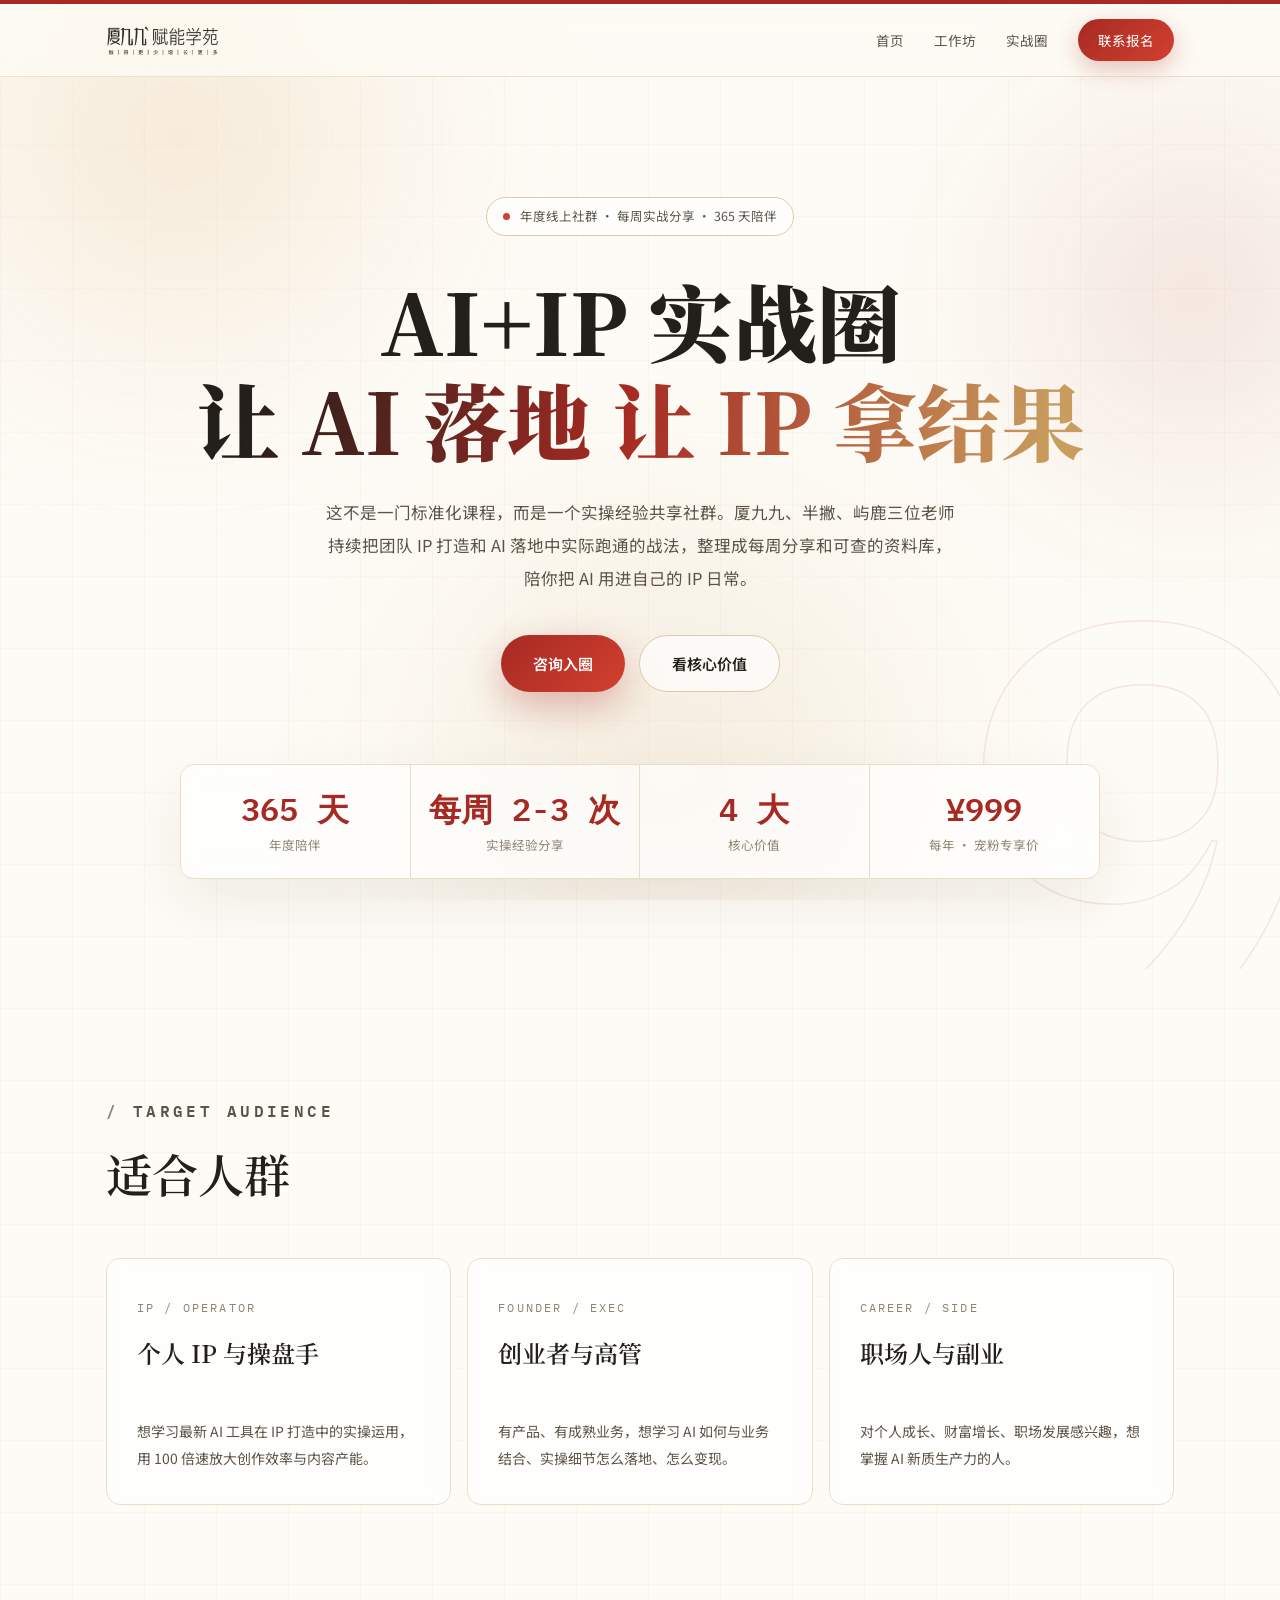
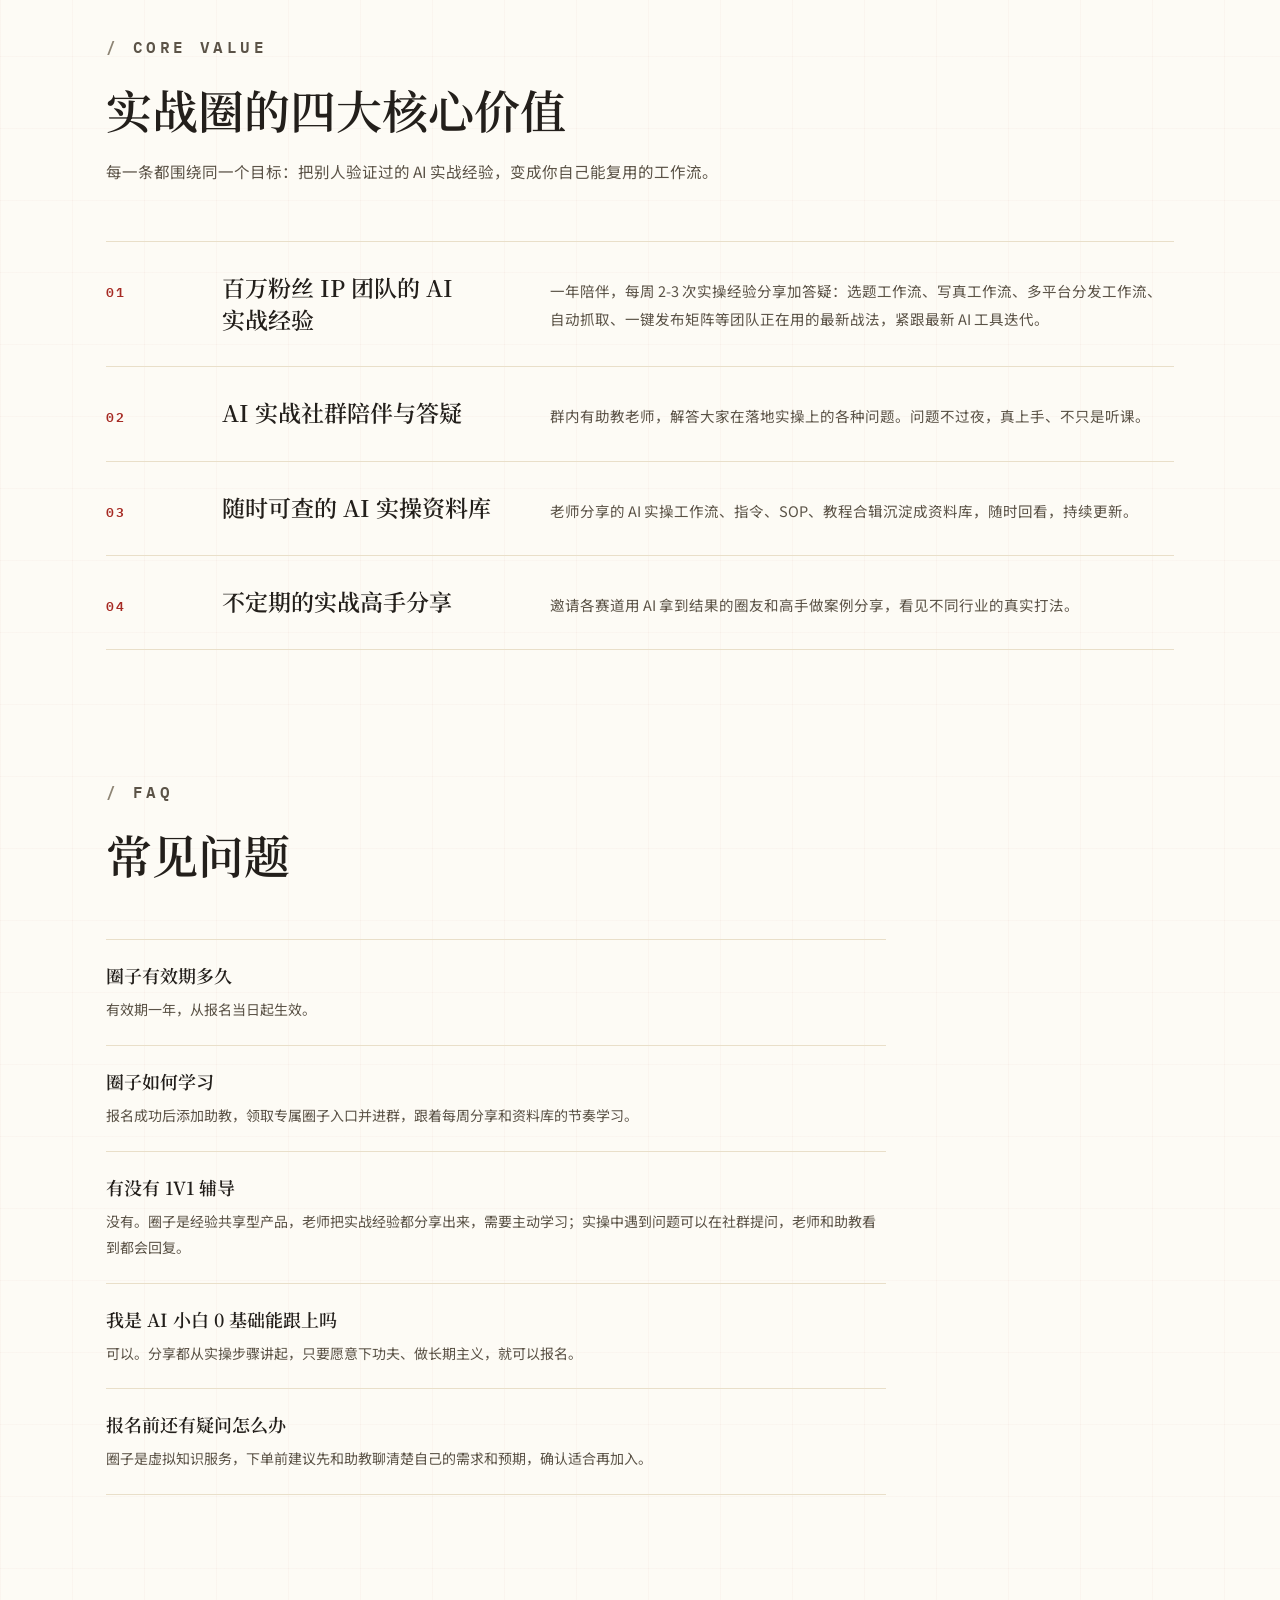
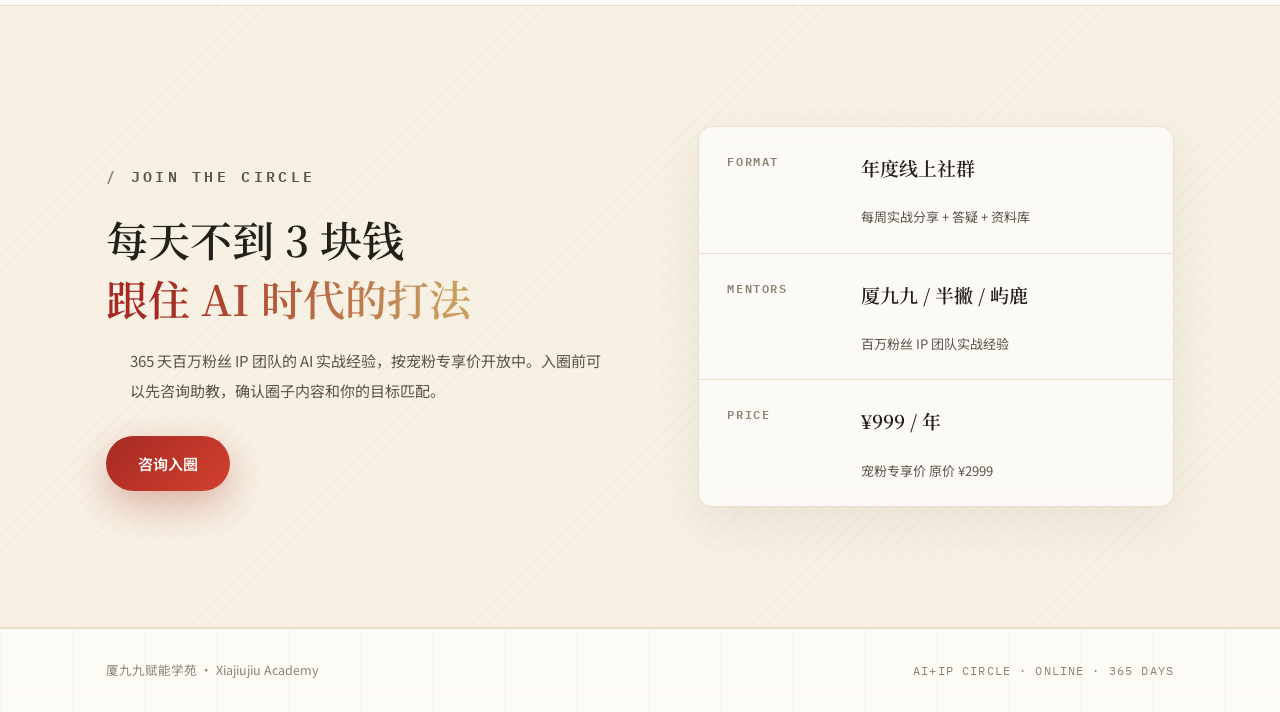
==== circle.html @ 5b451f7e "Initial GitHub Pages site" ====
<!DOCTYPE html>
<html lang="zh-CN">
<head>
  <meta charset="UTF-8" />
  <meta name="viewport" content="width=device-width, initial-scale=1.0" />
  <title>AI+IP 实战圈 · 厦九九赋能学苑</title>
  <link rel="preconnect" href="https://fonts.googleapis.com" />
  <link rel="preconnect" href="https://fonts.gstatic.com" crossorigin />
  <link href="https://fonts.googleapis.com/css2?family=IBM+Plex+Mono:wght@400;500;600&family=Noto+Sans+SC:wght@300;400;500;600;700&family=Noto+Serif+SC:wght@500;600;700;900&display=swap" rel="stylesheet" />
  <link rel="stylesheet" href="assets/light.css" />
</head>
<body>
  <div class="aurora" aria-hidden="true"><i></i><i></i><i></i></div>

  <nav class="nav">
    <div class="nav-inner">
      <a class="brand" href="index.html"><img src="assets/logo.png" alt="厦九九赋能学苑" /></a>
      <div class="nav-links">
        <a href="index.html">首页</a>
        <a href="workshop.html">工作坊</a>
        <a href="circle.html">实战圈</a>
        <a class="cta" href="index.html#contact">联系报名</a>
      </div>
    </div>
  </nav>

  <main>
    <header class="hero">
      <span class="hero-glyph" id="glyph" aria-hidden="true">9</span>
      <div class="wrap">
        <div class="hero-badge reveal"><i></i>年度线上社群 · 每周实战分享 · 365 天陪伴</div>
        <h1 class="reveal">AI+IP 实战圈<br /><span class="grad">让 AI 落地 让 IP 拿结果</span></h1>
        <p class="lede reveal">
          这不是一门标准化课程，而是一个实操经验共享社群。厦九九、半撇、屿鹿三位老师持续把团队 IP 打造和 AI 落地中实际跑通的战法，整理成每周分享和可查的资料库，陪你把 AI 用进自己的 IP 日常。
        </p>
        <div class="hero-actions reveal">
          <a class="button primary" href="index.html#contact">咨询入圈</a>
          <a class="button ghost" href="#value">看核心价值</a>
        </div>
        <div class="hero-stats reveal" aria-label="实战圈关键信息">
          <div class="hero-stat">
            <strong data-count="365" data-suffix=" 天">0 天</strong>
            <p>年度陪伴</p>
          </div>
          <div class="hero-stat">
            <strong data-plain="1">每周 2-3 次</strong>
            <p>实操经验分享</p>
          </div>
          <div class="hero-stat">
            <strong data-count="4" data-suffix=" 大">0 大</strong>
            <p>核心价值</p>
          </div>
          <div class="hero-stat">
            <strong data-count="999" data-prefix="¥">¥0</strong>
            <p>每年 · 宠粉专享价</p>
          </div>
        </div>
      </div>
    </header>

    <section class="section">
      <div class="wrap">
        <div class="section-head reveal">
          <p class="mono-label">Target Audience</p>
          <h2>适合人群</h2>
        </div>
        <div class="audience-grid">
          <article class="panel-card reveal">
            <span class="num">IP / OPERATOR</span>
            <h3>个人 IP 与操盘手</h3>
            <p>想学习最新 AI 工具在 IP 打造中的实操运用，用 100 倍速放大创作效率与内容产能。</p>
          </article>
          <article class="panel-card reveal" style="transition-delay: 0.08s;">
            <span class="num">FOUNDER / EXEC</span>
            <h3>创业者与高管</h3>
            <p>有产品、有成熟业务，想学习 AI 如何与业务结合、实操细节怎么落地、怎么变现。</p>
          </article>
          <article class="panel-card reveal" style="transition-delay: 0.16s;">
            <span class="num">CAREER / SIDE</span>
            <h3>职场人与副业</h3>
            <p>对个人成长、财富增长、职场发展感兴趣，想掌握 AI 新质生产力的人。</p>
          </article>
        </div>
      </div>
    </section>

    <section id="value" class="section" style="padding-top: 0;">
      <div class="wrap">
        <div class="section-head reveal">
          <p class="mono-label">Core Value</p>
          <h2>实战圈的四大核心价值</h2>
          <p>每一条都围绕同一个目标：把别人验证过的 AI 实战经验，变成你自己能复用的工作流。</p>
        </div>
        <div class="service-rows reveal">
          <div class="service-row">
            <span class="num">01</span>
            <h3>百万粉丝 IP 团队的 AI 实战经验</h3>
            <p>一年陪伴，每周 2-3 次实操经验分享加答疑：选题工作流、写真工作流、多平台分发工作流、自动抓取、一键发布矩阵等团队正在用的最新战法，紧跟最新 AI 工具迭代。</p>
          </div>
          <div class="service-row">
            <span class="num">02</span>
            <h3>AI 实战社群陪伴与答疑</h3>
            <p>群内有助教老师，解答大家在落地实操上的各种问题。问题不过夜，真上手、不只是听课。</p>
          </div>
          <div class="service-row">
            <span class="num">03</span>
            <h3>随时可查的 AI 实操资料库</h3>
            <p>老师分享的 AI 实操工作流、指令、SOP、教程合辑沉淀成资料库，随时回看，持续更新。</p>
          </div>
          <div class="service-row">
            <span class="num">04</span>
            <h3>不定期的实战高手分享</h3>
            <p>邀请各赛道用 AI 拿到结果的圈友和高手做案例分享，看见不同行业的真实打法。</p>
          </div>
        </div>
      </div>
    </section>

    <section class="section" style="padding-top: 0;">
      <div class="wrap">
        <div class="section-head reveal">
          <p class="mono-label">FAQ</p>
          <h2>常见问题</h2>
        </div>
        <div class="faq-list reveal">
          <div class="faq-row">
            <h3>圈子有效期多久</h3>
            <p>有效期一年，从报名当日起生效。</p>
          </div>
          <div class="faq-row">
            <h3>圈子如何学习</h3>
            <p>报名成功后添加助教，领取专属圈子入口并进群，跟着每周分享和资料库的节奏学习。</p>
          </div>
          <div class="faq-row">
            <h3>有没有 1V1 辅导</h3>
            <p>没有。圈子是经验共享型产品，老师把实战经验都分享出来，需要主动学习；实操中遇到问题可以在社群提问，老师和助教看到都会回复。</p>
          </div>
          <div class="faq-row">
            <h3>我是 AI 小白 0 基础能跟上吗</h3>
            <p>可以。分享都从实操步骤讲起，只要愿意下功夫、做长期主义，就可以报名。</p>
          </div>
          <div class="faq-row">
            <h3>报名前还有疑问怎么办</h3>
            <p>圈子是虚拟知识服务，下单前建议先和助教聊清楚自己的需求和预期，确认适合再加入。</p>
          </div>
        </div>
      </div>
    </section>

    <section class="mission">
      <div class="wrap closing-grid reveal">
        <div>
          <p class="mono-label">Join The Circle</p>
          <h2 style="margin-top: 18px; font-size: 42px; line-height: 1.4;">每天不到 3 块钱<br /><span class="grad">跟住 AI 时代的打法</span></h2>
          <p style="margin-top: 18px; max-width: 480px; color: var(--ink-soft); font-size: 15px; line-height: 2;">365 天百万粉丝 IP 团队的 AI 实战经验，按宠粉专享价开放中。入圈前可以先咨询助教，确认圈子内容和你的目标匹配。</p>
          <div class="hero-actions" style="justify-content: flex-start; margin-top: 30px;">
            <a class="button primary" href="index.html#contact">咨询入圈</a>
          </div>
        </div>
        <aside class="contact-panel">
          <div class="contact-row">
            <span class="label">Format</span>
            <div>
              <h3>年度线上社群</h3>
              <p>每周实战分享 + 答疑 + 资料库</p>
            </div>
          </div>
          <div class="contact-row">
            <span class="label">Mentors</span>
            <div>
              <h3>厦九九 / 半撇 / 屿鹿</h3>
              <p>百万粉丝 IP 团队实战经验</p>
            </div>
          </div>
          <div class="contact-row">
            <span class="label">Price</span>
            <div>
              <h3>¥999 / 年</h3>
              <p>宠粉专享价 原价 ¥2999</p>
            </div>
          </div>
        </aside>
      </div>
    </section>

    <footer class="footer">
      <div class="wrap footer-inner">
        <span>厦九九赋能学苑 · Xiajiujiu Academy</span>
        <span class="mono-tag">AI+IP CIRCLE · ONLINE · 365 DAYS</span>
      </div>
    </footer>
  </main>

  <script>
    const io = new IntersectionObserver((entries) => {
      entries.forEach((e) => {
        if (e.isIntersecting) {
          e.target.classList.add("in");
          io.unobserve(e.target);
        }
      });
    }, { threshold: 0.12 });
    document.querySelectorAll(".reveal").forEach((el) => io.observe(el));

    function animateCount(el) {
      if (el.dataset.plain) return;
      const target = parseInt(el.dataset.count, 10);
      const prefix = el.dataset.prefix || "";
      const suffix = el.dataset.suffix || "";
      const dur = 1400;
      const start = performance.now();
      function tick(now) {
        const t = Math.min((now - start) / dur, 1);
        const eased = 1 - Math.pow(1 - t, 3);
        el.textContent = prefix + Math.round(target * eased) + suffix;
        if (t < 1) requestAnimationFrame(tick);
      }
      requestAnimationFrame(tick);
    }
    const statIo = new IntersectionObserver((entries) => {
      entries.forEach((e) => {
        if (e.isIntersecting) {
          e.target.querySelectorAll("[data-count]").forEach(animateCount);
          statIo.unobserve(e.target);
        }
      });
    }, { threshold: 0.4 });
    document.querySelectorAll(".hero-stats").forEach((el) => statIo.observe(el));

    // 鼠标视差：背景光斑、描边数字、首屏人物随鼠标轻微移动
    const glyph = document.getElementById("glyph");
    const aurora = document.querySelector(".aurora");
    const figures = document.querySelectorAll(".lineup-figure");
    if (!matchMedia("(prefers-reduced-motion: reduce)").matches) {
      let tx = 0, ty = 0, cx = 0, cy = 0;
      addEventListener("mousemove", (e) => {
        tx = (e.clientX / innerWidth) * 2 - 1;
        ty = (e.clientY / innerHeight) * 2 - 1;
      }, { passive: true });
      const depths = [10, 16, 22, 14];
      (function loop() {
        cx += (tx - cx) * 0.05;
        cy += (ty - cy) * 0.05;
        if (aurora) aurora.style.transform = "translate(" + cx * 38 + "px," + cy * 26 + "px)";
        if (glyph) glyph.style.transform = "translate(" + cx * -28 + "px," + (scrollY * -0.12 + cy * -16) + "px)";
        figures.forEach((f, i) => {
          const d = depths[i % depths.length];
          f.style.transform = "translate(" + cx * d + "px," + cy * d * 0.45 + "px)";
        });
        requestAnimationFrame(loop);
      })();
    }
  </script>
</body>
</html>
---- assets/light.css ----
:root {
  --bg: #fdfbf5;
  --bg-soft: #f7f1e4;
  --white: #ffffff;
  --glass: rgba(255, 255, 255, 0.66);
  --line: #e9dfc9;
  --line-strong: #d9cbab;
  --ink: #231f1b;
  --ink-soft: #5b5347;
  --ink-faint: #8d8474;
  --red: #a62a23;
  --red-bright: #d2402f;
  --gold: #c89d5e;
  --gold-pale: #efd3b1;
  --serif: "Noto Serif SC", "Songti SC", serif;
  --sans: "Noto Sans SC", -apple-system, "PingFang SC", sans-serif;
  --mono: "IBM Plex Mono", ui-monospace, monospace;
  --container: 1180px;
  --gutter: 56px;
  --radius: 14px;
}

* {
  box-sizing: border-box;
  margin: 0;
  padding: 0;
}

html {
  scroll-behavior: smooth;
}

body {
  position: relative;
  background:
    linear-gradient(90deg, rgba(166, 42, 35, 0.028) 1px, transparent 1px),
    linear-gradient(180deg, rgba(166, 42, 35, 0.022) 1px, transparent 1px),
    var(--bg);
  background-size: 72px 72px, 72px 72px, auto;
  color: var(--ink);
  font-family: var(--sans);
  line-height: 1.8;
  -webkit-font-smoothing: antialiased;
  overflow-x: hidden;
}

a {
  color: inherit;
  text-decoration: none;
}

h1, h2, h3 {
  font-family: var(--serif);
  font-weight: 600;
  word-break: keep-all;
  overflow-wrap: normal;
}

.wrap {
  max-width: var(--container);
  margin: 0 auto;
  padding-left: var(--gutter);
  padding-right: var(--gutter);
}

.mono-label {
  color: var(--red);
  font-family: var(--mono);
  font-size: 12px;
  font-weight: 600;
  letter-spacing: 0.22em;
  text-transform: uppercase;
}

.mono-label::before {
  content: "/ ";
  color: var(--ink-faint);
}

/* ---------- 流动光斑背景 ---------- */

.aurora {
  position: fixed;
  inset: 0;
  z-index: -1;
  overflow: hidden;
  pointer-events: none;
}

.aurora i {
  position: absolute;
  border-radius: 50%;
  filter: blur(90px);
  opacity: 0.68;
}

.aurora i:nth-child(1) {
  top: -16%;
  left: -8%;
  width: 560px;
  height: 560px;
  background: radial-gradient(closest-side, rgba(239, 211, 177, 0.85), transparent);
  animation: drift1 16s ease-in-out infinite alternate;
}

.aurora i:nth-child(2) {
  top: 6%;
  right: -12%;
  width: 480px;
  height: 480px;
  background: radial-gradient(closest-side, rgba(166, 42, 35, 0.22), transparent);
  animation: drift2 20s ease-in-out infinite alternate;
}

.aurora i:nth-child(3) {
  bottom: -20%;
  left: 28%;
  width: 620px;
  height: 620px;
  background: radial-gradient(closest-side, rgba(200, 157, 94, 0.3), transparent);
  animation: drift3 24s ease-in-out infinite alternate;
}

@keyframes drift1 { to { transform: translate(150px, 110px) scale(1.2); } }
@keyframes drift2 { to { transform: translate(-130px, 150px) scale(1.12); } }
@keyframes drift3 { to { transform: translate(120px, -140px) scale(0.86); } }

/* ---------- 导航 ---------- */

.nav {
  position: sticky;
  top: 0;
  z-index: 50;
  border-top: 4px solid var(--red);
  border-bottom: 1px solid rgba(233, 223, 201, 0.9);
  background: rgba(253, 251, 245, 0.78);
  backdrop-filter: blur(20px) saturate(150%);
}

.nav-inner {
  display: flex;
  align-items: center;
  justify-content: space-between;
  max-width: var(--container);
  min-height: 72px;
  margin: 0 auto;
  padding: 0 var(--gutter);
}

.brand img {
  display: block;
  height: 34px;
  width: auto;
}

.nav-links {
  display: flex;
  align-items: center;
  gap: 30px;
  color: var(--ink-soft);
  font-size: 13.5px;
}

.nav-links a:hover {
  color: var(--ink);
}

.nav-links .cta {
  padding: 9px 20px;
  border-radius: 999px;
  background: linear-gradient(135deg, var(--red), var(--red-bright));
  color: #fff;
  box-shadow: 0 8px 24px rgba(166, 42, 35, 0.28);
}

/* ---------- 按钮 ---------- */

.button {
  position: relative;
  display: inline-flex;
  align-items: center;
  justify-content: center;
  overflow: hidden;
  min-height: 54px;
  padding: 14px 32px;
  border-radius: 999px;
  font-size: 15px;
  font-weight: 600;
  transition: transform 0.2s ease, box-shadow 0.2s ease;
}

.button.primary {
  background: linear-gradient(135deg, var(--red), var(--red-bright));
  color: #fff;
  box-shadow: 0 14px 38px rgba(166, 42, 35, 0.32);
}

.button.primary::after {
  content: "";
  position: absolute;
  top: 0;
  left: -80%;
  width: 50%;
  height: 100%;
  background: linear-gradient(100deg, transparent, rgba(255, 255, 255, 0.35), transparent);
  transform: skewX(-20deg);
  transition: left 0.5s ease;
}

.button.primary:hover::after {
  left: 130%;
}

.button.primary:hover {
  transform: translateY(-2px);
  box-shadow: 0 20px 50px rgba(166, 42, 35, 0.4);
}

.button.ghost {
  border: 1px solid var(--line-strong);
  background: var(--glass);
  color: var(--ink);
  backdrop-filter: blur(8px);
}

.button.ghost:hover {
  transform: translateY(-2px);
  border-color: var(--gold);
}

/* ---------- Hero ---------- */

.hero {
  position: relative;
  overflow: hidden;
  padding: 120px 0 90px;
  text-align: center;
}

.hero-glyph {
  position: absolute;
  right: -50px;
  bottom: -170px;
  color: transparent;
  font-family: var(--mono);
  font-size: 620px;
  font-weight: 600;
  line-height: 1;
  -webkit-text-stroke: 1.5px rgba(166, 42, 35, 0.1);
  pointer-events: none;
  will-change: transform;
}

.hero .wrap {
  position: relative;
  z-index: 1;
}

.hero-badge {
  display: inline-flex;
  align-items: center;
  gap: 10px;
  padding: 7px 16px;
  border: 1px solid var(--line-strong);
  border-radius: 999px;
  background: var(--glass);
  backdrop-filter: blur(8px);
  color: var(--ink-soft);
  font-size: 12.5px;
}

.hero-badge i {
  width: 7px;
  height: 7px;
  border-radius: 50%;
  background: var(--red-bright);
  animation: pulse 2.2s ease-in-out infinite;
}

@keyframes pulse {
  0%, 100% { box-shadow: 0 0 0 0 rgba(210, 64, 47, 0.45); }
  50% { box-shadow: 0 0 0 7px rgba(210, 64, 47, 0); }
}

.hero h1 {
  max-width: 900px;
  margin: 34px auto 0;
  font-size: 84px;
  font-weight: 900;
  line-height: 1.18;
}

.hero h1 .grad {
  background: linear-gradient(100deg, var(--ink) 6%, var(--red) 48%, var(--gold) 96%);
  -webkit-background-clip: text;
  background-clip: text;
  color: transparent;
}

.hero .lede {
  max-width: 640px;
  margin: 28px auto 0;
  color: var(--ink-soft);
  font-size: 16.5px;
  line-height: 2;
}

.hero-actions {
  display: flex;
  flex-wrap: wrap;
  justify-content: center;
  gap: 14px;
  margin-top: 40px;
}

.hero-stats {
  display: grid;
  grid-template-columns: repeat(4, minmax(0, 1fr));
  max-width: 920px;
  margin: 72px auto 0;
  border: 1px solid var(--line);
  border-radius: var(--radius);
  background: var(--glass);
  backdrop-filter: blur(10px);
  box-shadow: 0 24px 60px rgba(60, 45, 25, 0.07);
}

.hero-stat {
  padding: 26px 18px 22px;
  border-right: 1px solid var(--line);
}

.hero-stat:last-child {
  border-right: 0;
}

.hero-stat strong {
  display: block;
  color: var(--red);
  font-family: var(--mono);
  font-size: 32px;
  font-weight: 600;
  line-height: 1.1;
  white-space: nowrap;
}

.hero-stat p {
  margin-top: 8px;
  color: var(--ink-faint);
  font-size: 12.5px;
}

/* ---------- 跑马灯 ---------- */

.marquee {
  padding: 26px 0;
  border-top: 1px solid var(--line);
  border-bottom: 1px solid var(--line);
  background: rgba(255, 255, 255, 0.45);
  overflow: hidden;
}

.marquee-track {
  display: flex;
  gap: 64px;
  width: max-content;
  animation: marquee 36s linear infinite;
}

.marquee span {
  color: var(--ink-faint);
  font-family: var(--serif);
  font-size: 17px;
  font-weight: 600;
  white-space: nowrap;
}

@keyframes marquee {
  to { transform: translateX(-50%); }
}

/* ---------- 分区 ---------- */

.section {
  position: relative;
  padding: 110px 0;
}

.section-head {
  max-width: 700px;
  margin-bottom: 54px;
}

.section-head h2 {
  margin-top: 18px;
  font-size: 46px;
  line-height: 1.3;
}

.section-head p {
  margin-top: 16px;
  color: var(--ink-soft);
  font-size: 15.5px;
  line-height: 2;
}

/* ---------- 导师 ---------- */

.teacher-grid {
  display: grid;
  grid-template-columns: repeat(4, minmax(0, 1fr));
  gap: 16px;
}

.teacher-card {
  border: 1px solid var(--line);
  border-radius: var(--radius);
  overflow: hidden;
  background: var(--white);
  box-shadow: 0 16px 44px rgba(60, 45, 25, 0.06);
  transition: transform 0.3s ease, box-shadow 0.3s ease, border-color 0.3s ease;
}

.teacher-card:hover {
  transform: translateY(-5px);
  border-color: rgba(166, 42, 35, 0.35);
  box-shadow: 0 28px 64px rgba(60, 45, 25, 0.12);
}

.teacher-photo {
  position: relative;
  aspect-ratio: 4 / 4.6;
  overflow: hidden;
  background:
    repeating-linear-gradient(135deg, rgba(166, 42, 35, 0.05) 0 2px, transparent 2px 9px),
    linear-gradient(160deg, #faf0dd, #f1dcbc);
}

.teacher-photo img {
  position: absolute;
  inset: 0;
  width: 100%;
  height: 100%;
  object-fit: cover;
  object-position: top center;
  transition: transform 0.4s ease;
}

.teacher-card:hover .teacher-photo img {
  transform: scale(1.04);
}

.teacher-photo .mono {
  position: absolute;
  inset: 0;
  display: grid;
  place-items: center;
  color: rgba(166, 42, 35, 0.3);
  font-family: var(--serif);
  font-size: 64px;
  font-weight: 600;
}

.teacher-info {
  padding: 20px 22px 22px;
  border-top: 1px solid var(--line);
}

.teacher-info .role {
  color: var(--red);
  font-family: var(--mono);
  font-size: 11px;
  letter-spacing: 0.18em;
  text-transform: uppercase;
}

.teacher-info h3 {
  margin-top: 8px;
  font-size: 22px;
}

.teacher-info p {
  margin-top: 8px;
  color: var(--ink-soft);
  font-size: 12.5px;
  line-height: 1.85;
}

/* ---------- Bento ---------- */

.bento {
  display: grid;
  grid-template-columns: repeat(12, minmax(0, 1fr));
  gap: 16px;
}

.bento-card {
  position: relative;
  overflow: hidden;
  padding: 34px 32px;
  border: 1px solid var(--line);
  border-radius: var(--radius);
  background: var(--glass);
  backdrop-filter: blur(8px);
  transition: transform 0.3s ease, border-color 0.3s ease, box-shadow 0.3s ease;
}

.bento-card:hover {
  transform: translateY(-4px);
  border-color: rgba(166, 42, 35, 0.35);
  box-shadow: 0 24px 56px rgba(60, 45, 25, 0.1);
}

.bento-card .num {
  color: var(--ink-faint);
  font-family: var(--mono);
  font-size: 12px;
  letter-spacing: 0.18em;
}

.bento-card h3 {
  margin-top: 18px;
  font-size: 25px;
  line-height: 1.4;
}

.bento-card p {
  margin-top: 12px;
  color: var(--ink-soft);
  font-size: 14px;
  line-height: 1.95;
}

.bento-card .glow {
  position: absolute;
  top: -70px;
  right: -70px;
  width: 230px;
  height: 230px;
  background: radial-gradient(closest-side, rgba(239, 211, 177, 0.55), transparent);
  pointer-events: none;
}

.span-7 { grid-column: span 7; }
.span-5 { grid-column: span 5; }

.bento-tags {
  display: flex;
  flex-wrap: wrap;
  gap: 8px;
  margin-top: 22px;
}

.bento-tags span {
  padding: 5px 12px;
  border: 1px solid var(--line);
  border-radius: 999px;
  background: rgba(255, 255, 255, 0.55);
  color: var(--ink-faint);
  font-family: var(--mono);
  font-size: 11.5px;
}

/* ---------- 产品 ---------- */

.product-grid {
  display: grid;
  grid-template-columns: repeat(2, minmax(0, 1fr));
  gap: 16px;
}

.product-card {
  position: relative;
  display: flex;
  flex-direction: column;
  overflow: hidden;
  padding: 40px 38px 36px;
  border: 1px solid var(--line);
  border-radius: var(--radius);
  background:
    radial-gradient(620px 260px at 92% -18%, rgba(239, 211, 177, 0.5), transparent 70%),
    var(--white);
  box-shadow: 0 18px 48px rgba(60, 45, 25, 0.07);
  transition: transform 0.3s ease, border-color 0.3s ease, box-shadow 0.3s ease;
}

.product-card:hover {
  transform: translateY(-4px);
  border-color: rgba(166, 42, 35, 0.4);
  box-shadow: 0 30px 70px rgba(60, 45, 25, 0.13);
}

.product-card h3 {
  margin-top: 20px;
  font-size: 34px;
}

.product-card .slogan {
  margin-top: 8px;
  color: var(--red);
  font-family: var(--serif);
  font-size: 15px;
  font-weight: 600;
  letter-spacing: 0.04em;
}

.product-card .desc {
  margin-top: 16px;
  color: var(--ink-soft);
  font-size: 14.5px;
  line-height: 2;
}

.product-meta {
  margin-top: 24px;
  border-top: 1px solid var(--line);
}

.product-meta div {
  display: flex;
  justify-content: space-between;
  gap: 18px;
  padding: 12px 0;
  border-bottom: 1px solid var(--line);
  font-size: 13.5px;
}

.product-meta span:first-child {
  color: var(--ink-faint);
  font-family: var(--mono);
  font-size: 12px;
  white-space: nowrap;
}

.product-meta span:last-child {
  text-align: right;
}

.product-price {
  display: flex;
  flex-wrap: wrap;
  align-items: baseline;
  gap: 12px;
  margin-top: 22px;
}

.product-price strong {
  color: var(--red);
  font-family: var(--mono);
  font-size: 36px;
  font-weight: 600;
}

.product-price .unit {
  color: var(--ink-soft);
  font-size: 13px;
}

.product-price s {
  color: var(--ink-faint);
  font-size: 13px;
}

.product-card .button {
  align-self: flex-start;
  margin-top: 26px;
}

/* ---------- 案例 ---------- */

.case-grid {
  display: grid;
  grid-template-columns: repeat(2, minmax(0, 1fr));
  gap: 18px;
}

.case-card {
  border: 1px solid var(--line);
  border-radius: var(--radius);
  overflow: hidden;
  background: var(--white);
  box-shadow: 0 16px 44px rgba(60, 45, 25, 0.06);
  transition: transform 0.3s ease, border-color 0.3s ease, box-shadow 0.3s ease;
}

.case-card:hover {
  transform: translateY(-5px);
  border-color: rgba(166, 42, 35, 0.35);
  box-shadow: 0 30px 68px rgba(60, 45, 25, 0.12);
}

.browser-bar {
  display: flex;
  align-items: center;
  gap: 6px;
  padding: 11px 16px;
  border-bottom: 1px solid var(--line);
  background: var(--bg-soft);
}

.browser-bar i {
  width: 9px;
  height: 9px;
  border-radius: 50%;
  background: var(--line-strong);
}

.browser-bar i:first-child {
  background: rgba(210, 64, 47, 0.75);
}

.browser-bar .url {
  margin-left: 10px;
  color: var(--ink-faint);
  font-family: var(--mono);
  font-size: 11px;
  overflow-wrap: anywhere;
}

.case-media {
  display: block;
  aspect-ratio: 1800 / 767;
  overflow: hidden;
  background: #faf6ec;
}

.case-media img {
  width: 100%;
  height: 100%;
  display: block;
  object-fit: contain;
  transition: transform 0.45s ease;
}

.case-card:hover .case-media img {
  transform: scale(1.025);
}

.case-content {
  padding: 24px 28px 28px;
}

.case-content h3 {
  font-size: 23px;
}

.case-content p {
  margin-top: 10px;
  color: var(--ink-soft);
  font-size: 13.5px;
  line-height: 1.9;
}

.case-link {
  display: inline-flex;
  align-items: center;
  gap: 8px;
  margin-top: 16px;
  color: var(--red);
  font-family: var(--mono);
  font-size: 12.5px;
}

.case-link::after {
  content: "→";
  transition: transform 0.2s ease;
}

.case-card:hover .case-link::after {
  transform: translateX(4px);
}

/* ---------- 时间线 ---------- */

.timeline {
  position: relative;
  display: grid;
  grid-template-columns: repeat(6, minmax(0, 1fr));
  gap: 16px;
  margin-top: 10px;
}

.timeline-line {
  position: absolute;
  top: 7px;
  left: 0;
  right: 0;
  height: 2px;
  background: linear-gradient(90deg, var(--red), rgba(200, 157, 94, 0.5) 70%, transparent);
  transform: scaleX(0);
  transform-origin: left;
  transition: transform 1.4s ease;
}

.timeline.in .timeline-line {
  transform: scaleX(1);
}

.timeline-step {
  position: relative;
  padding-top: 30px;
}

.timeline-step::before {
  content: "";
  position: absolute;
  top: 0;
  left: 0;
  width: 15px;
  height: 15px;
  border: 2px solid var(--red);
  border-radius: 50%;
  background: var(--bg);
}

.timeline-step .num {
  color: var(--ink-faint);
  font-family: var(--mono);
  font-size: 11px;
  letter-spacing: 0.16em;
}

.timeline-step h3 {
  margin-top: 8px;
  font-size: 19px;
  white-space: nowrap;
}

.timeline-step p {
  margin-top: 6px;
  color: var(--ink-soft);
  font-size: 12.5px;
  line-height: 1.8;
}

/* ---------- 使命 ---------- */

.mission {
  position: relative;
  overflow: hidden;
  padding: 120px 0;
  border-top: 1px solid var(--line);
  border-bottom: 1px solid var(--line);
  background:
    repeating-linear-gradient(135deg, rgba(166, 42, 35, 0.02) 0 2px, transparent 2px 11px),
    var(--bg-soft);
  text-align: center;
}

.mission h2 {
  max-width: 820px;
  margin: 22px auto 0;
  font-size: 44px;
  line-height: 1.5;
}

.mission h2 .grad {
  background: linear-gradient(100deg, var(--red) 16%, var(--gold) 92%);
  -webkit-background-clip: text;
  background-clip: text;
  color: transparent;
}

.mission p {
  max-width: 560px;
  margin: 20px auto 0;
  color: var(--ink-soft);
  font-size: 15px;
  line-height: 2;
}

/* ---------- CTA / 页脚 ---------- */

.closing {
  padding: 110px 0 100px;
  text-align: center;
}

.closing h2 {
  margin-top: 18px;
  font-size: 48px;
  line-height: 1.35;
}

.closing p {
  max-width: 540px;
  margin: 20px auto 0;
  color: var(--ink-soft);
  font-size: 15.5px;
  line-height: 2;
}

.footer {
  padding: 30px 0;
  border-top: 1px solid var(--line);
}

.footer-inner {
  display: flex;
  flex-wrap: wrap;
  gap: 12px 32px;
  align-items: baseline;
  justify-content: space-between;
  color: var(--ink-faint);
  font-size: 12.5px;
}

.footer-inner .mono-tag {
  font-family: var(--mono);
  font-size: 11.5px;
  letter-spacing: 0.1em;
}

/* ---------- 渐入 ---------- */

.reveal {
  opacity: 0;
  transform: translateY(26px);
  transition: opacity 0.7s ease, transform 0.7s ease;
}

.reveal.in {
  opacity: 1;
  transform: none;
}

@media (prefers-reduced-motion: reduce) {
  .reveal { opacity: 1; transform: none; transition: none; }
  .marquee-track, .aurora i, .hero-badge i { animation: none; }
  .timeline-line { transform: scaleX(1); transition: none; }
}

/* ---------- 响应式 ---------- */

@media (max-width: 1020px) {
  :root { --gutter: 28px; }

  .nav-links a:not(.cta) { display: none; }

  .hero h1 { font-size: 54px; }

  .hero-stats { grid-template-columns: repeat(2, minmax(0, 1fr)); }
  .hero-stat:nth-child(2) { border-right: 0; }
  .hero-stat:nth-child(n + 3) { border-top: 1px solid var(--line); }

  .section-head h2 { font-size: 34px; }

  .bento { grid-template-columns: 1fr; }
  .span-7, .span-5 { grid-column: auto; }

  .product-grid, .case-grid { grid-template-columns: 1fr; }

  .timeline { grid-template-columns: repeat(2, minmax(0, 1fr)); }
  .timeline-line { display: none; }

  .teacher-grid { grid-template-columns: repeat(2, minmax(0, 1fr)); }

  .mission h2, .closing h2 { font-size: 32px; }
}

@media (max-width: 620px) {
  :root { --gutter: 18px; }
  .hero { padding-top: 76px; }
  .hero h1 { font-size: 40px; }
  .teacher-grid { grid-template-columns: 1fr; }
  .timeline { grid-template-columns: 1fr; }
}

/* ---------- 详情页组件（亮色科技版） ---------- */

.tool-grid {
  display: grid;
  grid-template-columns: repeat(2, minmax(0, 1fr));
  gap: 16px;
}

.audience-grid {
  display: grid;
  grid-template-columns: repeat(3, minmax(0, 1fr));
  gap: 16px;
}

.panel-card {
  position: relative;
  overflow: hidden;
  padding: 32px 30px;
  border: 1px solid var(--line);
  border-radius: var(--radius);
  background: var(--glass);
  backdrop-filter: blur(8px);
  transition: transform 0.3s ease, border-color 0.3s ease, box-shadow 0.3s ease;
}

.panel-card:hover {
  transform: translateY(-4px);
  border-color: rgba(166, 42, 35, 0.35);
  box-shadow: 0 24px 56px rgba(60, 45, 25, 0.1);
}

.panel-card .num {
  color: var(--ink-faint);
  font-family: var(--mono);
  font-size: 12px;
  letter-spacing: 0.18em;
}

.panel-card h3 {
  margin-top: 16px;
  font-size: 24px;
  line-height: 1.45;
}

.panel-card p {
  margin-top: 12px;
  color: var(--ink-soft);
  font-size: 14px;
  line-height: 1.95;
}

.day-grid {
  display: grid;
  grid-template-columns: repeat(2, minmax(0, 1fr));
  gap: 16px;
}

.day-card {
  padding: 32px 32px 34px;
  border: 1px solid var(--line);
  border-radius: var(--radius);
  background: var(--white);
  box-shadow: 0 16px 44px rgba(60, 45, 25, 0.06);
  transition: transform 0.3s ease, border-color 0.3s ease, box-shadow 0.3s ease;
}

.day-card:hover {
  transform: translateY(-4px);
  border-color: rgba(166, 42, 35, 0.35);
  box-shadow: 0 26px 60px rgba(60, 45, 25, 0.11);
}

.day-card .date {
  color: var(--red);
  font-family: var(--mono);
  font-size: 12px;
  font-weight: 600;
  letter-spacing: 0.16em;
  text-transform: uppercase;
}

.day-card h3 {
  margin-top: 12px;
  font-size: 23px;
  line-height: 1.4;
}

.day-card ul,
.dot-list {
  display: grid;
  gap: 10px;
  margin-top: 18px;
  padding-top: 16px;
  border-top: 1px solid var(--line);
  list-style: none;
}

.day-card li,
.dot-list li {
  position: relative;
  padding-left: 16px;
  color: var(--ink-soft);
  font-size: 14px;
  line-height: 1.8;
}

.day-card li::before,
.dot-list li::before {
  content: "";
  position: absolute;
  left: 0;
  top: 0.66em;
  width: 6px;
  height: 6px;
  border-radius: 50%;
  background: var(--red);
}

.service-rows {
  border-top: 1px solid var(--line);
}

.service-row {
  display: grid;
  grid-template-columns: 88px 300px 1fr;
  gap: 28px;
  align-items: baseline;
  padding: 30px 0;
  border-bottom: 1px solid var(--line);
}

.service-row .num {
  color: var(--red);
  font-family: var(--mono);
  font-size: 13px;
  font-weight: 600;
  letter-spacing: 0.12em;
}

.service-row h3 {
  font-size: 23px;
  line-height: 1.4;
}

.service-row p {
  color: var(--ink-soft);
  font-size: 14.5px;
  line-height: 1.95;
}

.faq-list {
  max-width: 780px;
  border-top: 1px solid var(--line);
}

.faq-row {
  padding: 22px 0;
  border-bottom: 1px solid var(--line);
}

.faq-row h3 {
  font-size: 18px;
  line-height: 1.5;
}

.faq-row p {
  margin-top: 8px;
  color: var(--ink-soft);
  font-size: 14px;
  line-height: 1.85;
}

.teacher-grid.two {
  grid-template-columns: repeat(2, minmax(0, 1fr));
  max-width: 760px;
}

.contact-panel {
  border: 1px solid var(--line);
  border-radius: var(--radius);
  background: var(--glass);
  backdrop-filter: blur(8px);
  box-shadow: 0 18px 48px rgba(60, 45, 25, 0.07);
  text-align: left;
}

.contact-row {
  display: grid;
  grid-template-columns: 110px 1fr;
  gap: 24px;
  padding: 24px 28px;
  border-bottom: 1px solid var(--line);
}

.contact-row:last-child {
  border-bottom: 0;
}

.contact-row .label {
  color: var(--ink-faint);
  font-family: var(--mono);
  font-size: 11.5px;
  font-weight: 600;
  letter-spacing: 0.14em;
  text-transform: uppercase;
}

.contact-row h3 {
  margin-bottom: 6px;
  font-size: 19px;
}

.contact-row p {
  color: var(--ink-soft);
  font-size: 13px;
  line-height: 1.8;
}

.closing-grid {
  display: grid;
  grid-template-columns: 1fr 0.9fr;
  gap: 64px;
  align-items: center;
  text-align: left;
}

@media (max-width: 1020px) {
  .tool-grid,
  .audience-grid,
  .day-grid,
  .closing-grid {
    grid-template-columns: 1fr;
  }

  .teacher-grid.two {
    grid-template-columns: 1fr;
  }

  .service-row {
    grid-template-columns: 64px 1fr;
  }

  .service-row p {
    grid-column: 2;
  }
}

@media (max-width: 620px) {
  .service-row {
    grid-template-columns: 1fr;
    gap: 8px;
  }

  .service-row p {
    grid-column: 1;
  }

  .contact-row {
    grid-template-columns: 1fr;
    gap: 6px;
  }
}

/* ---------- 首屏导师阵列（无框 底部渐隐） ---------- */

.lineup {
  display: flex;
  align-items: flex-end;
  justify-content: center;
  gap: 20px;
  max-width: 1000px;
  margin: 70px auto 0;
}

.lineup-figure {
  display: flex;
  flex-direction: column;
  align-items: center;
  min-width: 0;
  margin: 0;
}

.lineup-photo {
  position: relative;
  display: flex;
  align-items: flex-end;
  justify-content: center;
  height: 330px;
}

.lineup-photo img {
  height: 100%;
  width: auto;
  -webkit-mask-image: linear-gradient(to top, transparent 0, #000 26%);
  mask-image: linear-gradient(to top, transparent 0, #000 26%);
  filter: drop-shadow(0 18px 34px rgba(60, 45, 25, 0.18));
}

.lineup-photo img + .mono {
  display: none;
}

.lineup-photo .mono {
  display: grid;
  place-items: center;
  align-self: flex-end;
  width: 188px;
  height: 296px;
  border-radius: 110px 110px 0 0;
  background: linear-gradient(to top, rgba(166, 42, 35, 0.02), rgba(166, 42, 35, 0.12));
  -webkit-mask-image: linear-gradient(to top, transparent 0, #000 30%);
  mask-image: linear-gradient(to top, transparent 0, #000 30%);
  color: rgba(166, 42, 35, 0.38);
  font-family: var(--serif);
  font-size: 54px;
  font-weight: 600;
}

.lineup-figure figcaption {
  margin-top: 14px;
  text-align: center;
}

.lineup-figure figcaption strong {
  display: block;
  font-family: var(--serif);
  font-size: 19px;
  font-weight: 600;
}

.lineup-figure figcaption span {
  display: block;
  margin-top: 3px;
  color: var(--ink-faint);
  font-size: 12px;
  line-height: 1.6;
}

@media (max-width: 1020px) {
  .lineup {
    gap: 10px;
  }

  .lineup-photo {
    height: 230px;
  }

  .lineup-photo .mono {
    width: 130px;
    height: 206px;
    font-size: 40px;
  }

  .lineup-figure figcaption strong {
    font-size: 16px;
  }

  .lineup-figure figcaption span {
    font-size: 11px;
  }
}

@media (max-width: 620px) {
  .lineup {
    flex-wrap: wrap;
    gap: 4px 14px;
  }

  .lineup-figure {
    flex: 0 0 44%;
  }

  .lineup-photo {
    height: 200px;
  }
}

/* 导师卡：照片加载成功时隐藏占位字 */
.teacher-photo img + .mono {
  display: none;
}

/* ---------- 首屏导师阵列：详细介绍版脚注 ---------- */

.lineup {
  gap: 26px;
  max-width: 1100px;
  align-items: flex-end;
}

.lineup-figure {
  flex: 1;
}

.lineup-figure figcaption {
  max-width: 250px;
  margin-left: auto;
  margin-right: auto;
}

.lineup-figure figcaption span {
  color: var(--red);
  font-family: var(--mono);
  font-size: 11px;
  font-weight: 600;
  letter-spacing: 0.14em;
  text-transform: uppercase;
}

.lineup-figure figcaption p {
  margin-top: 10px;
  color: var(--ink-soft);
  font-size: 12.5px;
  line-height: 1.9;
  text-align: justify;
}

@media (max-width: 620px) {
  .lineup-figure {
    flex: 0 0 100%;
  }

  .lineup-figure figcaption {
    max-width: 320px;
  }

  .lineup-photo {
    height: 240px;
  }
}

.lineup-figure figcaption strong {
  margin-top: 6px;
  font-size: 20px;
}

/* 卡片标题：允许中文正常折行，三列卡标题固定两行高保持水平对齐 */
.panel-card h3 {
  word-break: normal;
  overflow-wrap: break-word;
}

.audience-grid .panel-card h3 {
  min-height: 2.9em;
}

/* 产品卡：参数表/价格/按钮锚定底部，两卡水平对齐 */
.product-card .desc {
  margin-bottom: 24px;
}

.product-card .product-meta {
  margin-top: auto;
}

/* 收尾 CTA：上下留白平衡，不再贴底 */
.closing {
  padding: 72px 0 150px;
}
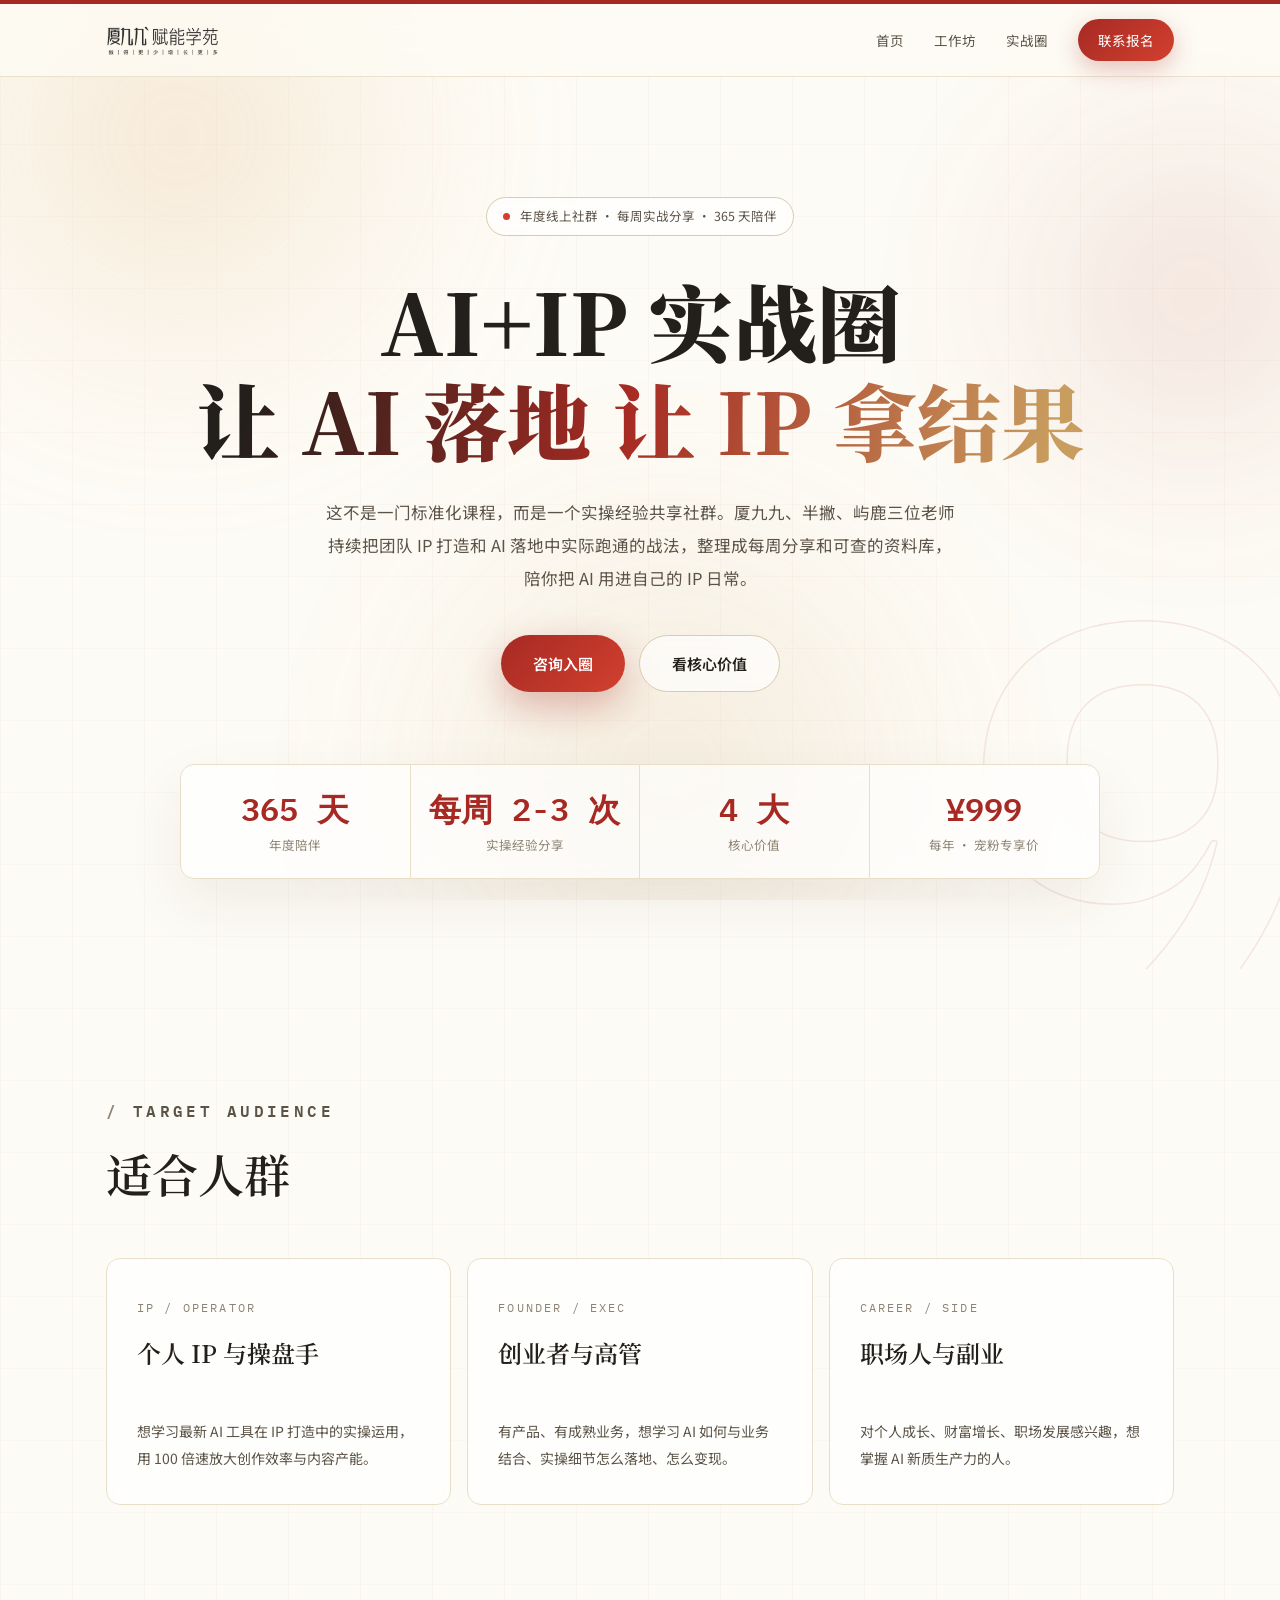
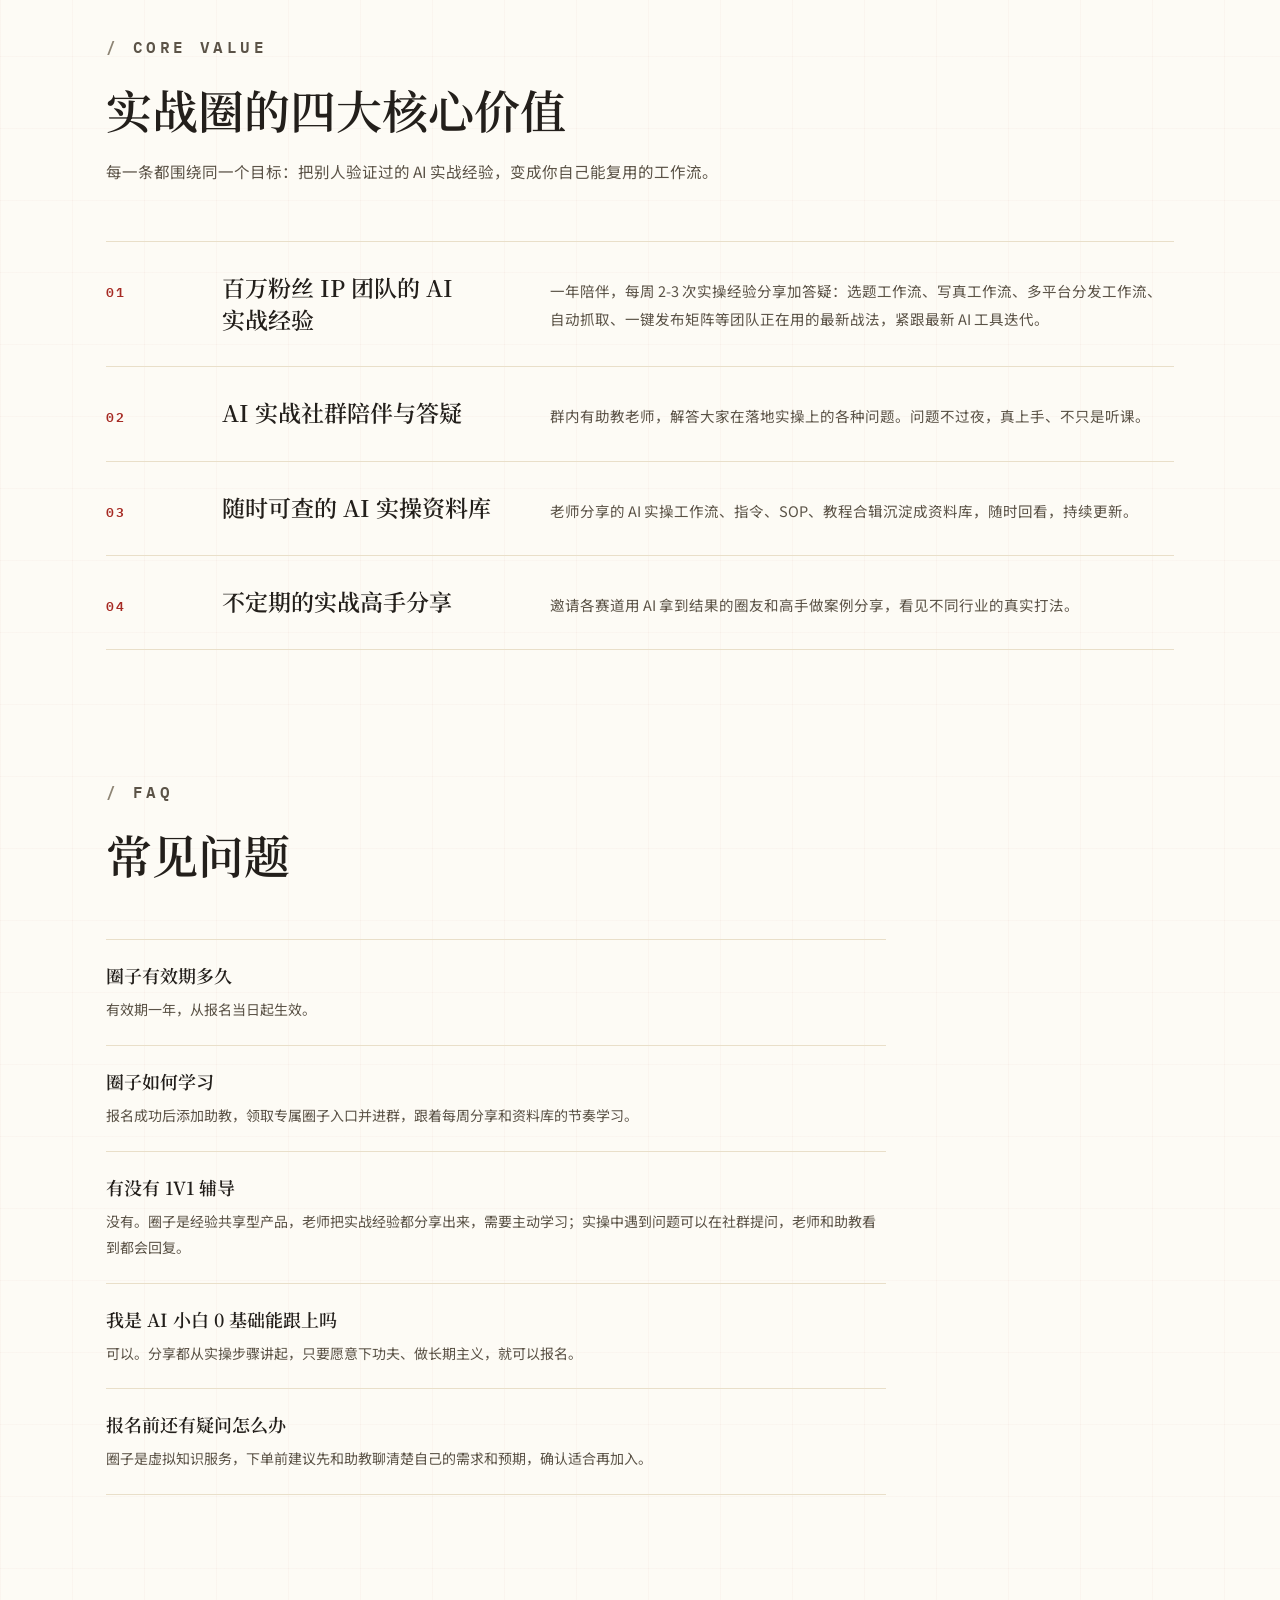
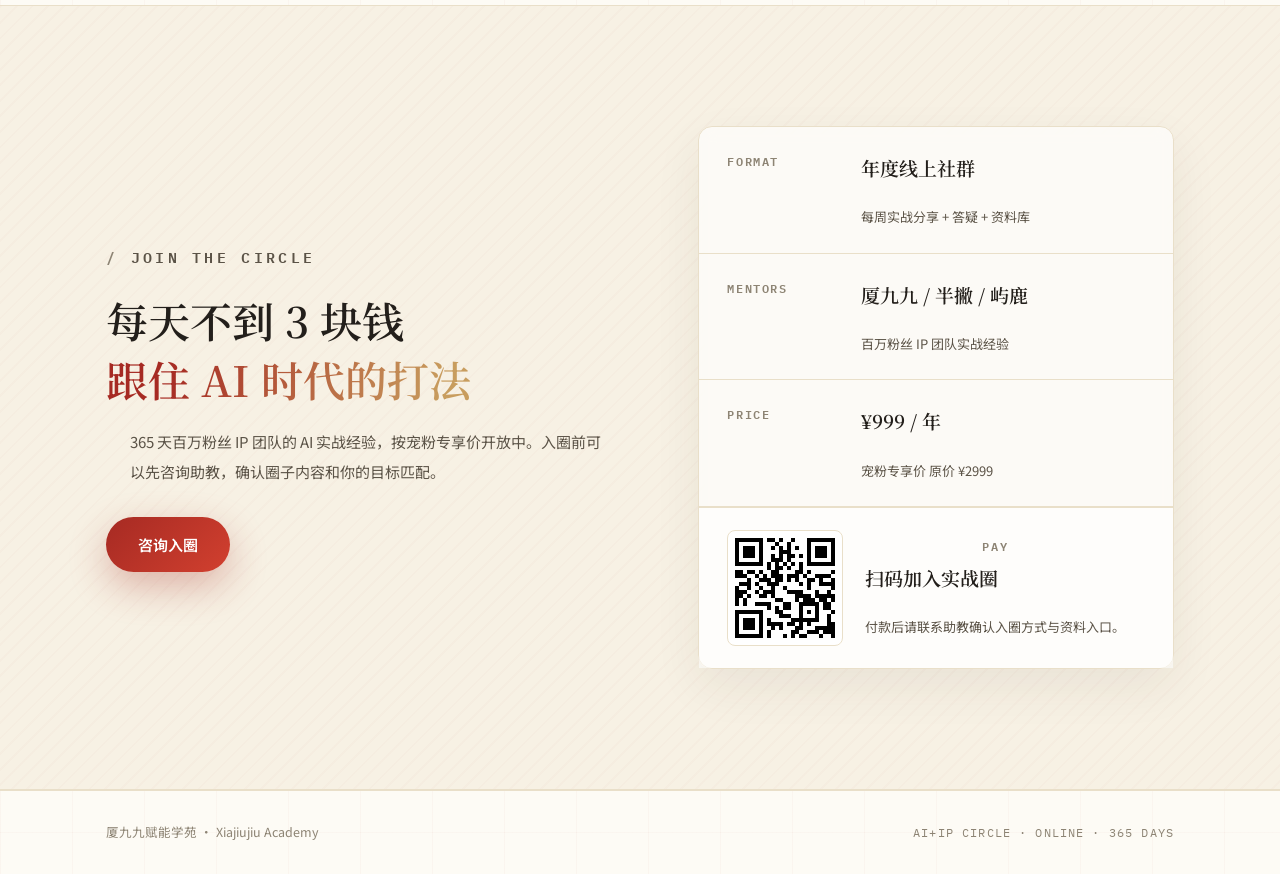
==== commit 99c58f6b: "Add course QR codes and refine mobile layout" ====
--- a/circle.html
+++ b/circle.html
@@ -7,7 +7,7 @@
   <link rel="preconnect" href="https://fonts.googleapis.com" />
   <link rel="preconnect" href="https://fonts.gstatic.com" crossorigin />
   <link href="https://fonts.googleapis.com/css2?family=IBM+Plex+Mono:wght@400;500;600&family=Noto+Sans+SC:wght@300;400;500;600;700&family=Noto+Serif+SC:wght@500;600;700;900&display=swap" rel="stylesheet" />
-  <link rel="stylesheet" href="assets/light.css" />
+  <link rel="stylesheet" href="assets/light.css?v=20260611-qr-mobile" />
 </head>
 <body>
   <div class="aurora" aria-hidden="true"><i></i><i></i><i></i></div>
@@ -177,6 +177,14 @@
             <div>
               <h3>¥999 / 年</h3>
               <p>宠粉专享价 原价 ¥2999</p>
+            </div>
+          </div>
+          <div class="payment-qr detail-payment">
+            <img src="assets/qr/circle-payment.png" alt="AI+IP 实战圈付款二维码" />
+            <div>
+              <span class="label">Pay</span>
+              <h3>扫码加入实战圈</h3>
+              <p>付款后请联系助教确认入圈方式与资料入口。</p>
             </div>
           </div>
         </aside>
--- a/assets/light.css
+++ b/assets/light.css
@@ -666,6 +666,48 @@
   margin-top: 26px;
 }
 
+.product-action-row {
+  display: flex;
+  align-items: flex-end;
+  justify-content: space-between;
+  gap: 18px;
+  margin-top: 26px;
+}
+
+.product-action-row .button {
+  margin-top: 0;
+}
+
+.payment-qr {
+  display: grid;
+  justify-items: center;
+  gap: 8px;
+  padding: 10px;
+  border: 1px solid var(--line);
+  border-radius: 12px;
+  background: rgba(255, 255, 255, 0.72);
+  box-shadow: 0 12px 30px rgba(60, 45, 25, 0.08);
+}
+
+.payment-qr img {
+  display: block;
+  width: 112px;
+  height: 112px;
+  padding: 7px;
+  border: 1px solid var(--line);
+  border-radius: 8px;
+  background: #fff;
+  image-rendering: pixelated;
+}
+
+.payment-qr span {
+  color: var(--red);
+  font-size: 12px;
+  font-weight: 600;
+  line-height: 1.45;
+  text-align: center;
+}
+
 /* ---------- 案例 ---------- */
 
 .case-grid {
@@ -1179,6 +1221,45 @@
 }
 
 .contact-row p {
+  color: var(--ink-soft);
+  font-size: 13px;
+  line-height: 1.8;
+}
+
+.detail-payment {
+  grid-template-columns: 120px 1fr;
+  align-items: center;
+  justify-items: start;
+  gap: 18px;
+  padding: 22px 28px;
+  border-width: 1px 0 0;
+  border-radius: 0;
+  background: rgba(255, 255, 255, 0.54);
+  box-shadow: none;
+}
+
+.detail-payment img {
+  width: 116px;
+  height: 116px;
+}
+
+.detail-payment .label {
+  display: block;
+  margin-bottom: 6px;
+  color: var(--ink-faint);
+  font-family: var(--mono);
+  font-size: 11.5px;
+  font-weight: 600;
+  letter-spacing: 0.14em;
+  text-transform: uppercase;
+}
+
+.detail-payment h3 {
+  margin-bottom: 6px;
+  font-size: 19px;
+}
+
+.detail-payment p {
   color: var(--ink-soft);
   font-size: 13px;
   line-height: 1.8;
@@ -1425,3 +1506,308 @@
 .closing {
   padding: 72px 0 150px;
 }
+
+/* ---------- 手机端文字防溢出 ---------- */
+
+@media (max-width: 620px) {
+  h1, h2, h3,
+  .grad,
+  .section-head p,
+  .lede,
+  .teacher-info p,
+  .panel-card p,
+  .product-card p,
+  .case-content p,
+  .day-card li,
+  .dot-list li,
+  .service-row p,
+  .faq-row p,
+  .contact-row p,
+  .lineup-figure figcaption p {
+    word-break: normal;
+    overflow-wrap: anywhere;
+  }
+
+  .hero-glyph {
+    display: none;
+  }
+
+  .hero-badge {
+    max-width: 100%;
+    align-items: flex-start;
+    justify-content: center;
+    border-radius: 18px;
+    line-height: 1.55;
+    text-align: left;
+    white-space: normal;
+  }
+
+  .hero-badge i {
+    flex: 0 0 auto;
+    margin-top: 0.45em;
+  }
+
+  .hero h1 {
+    font-size: 36px;
+    line-height: 1.26;
+    word-break: break-word;
+    overflow-wrap: anywhere;
+    line-break: anywhere;
+  }
+
+  .hero h1 .grad,
+  .mission h2 .grad,
+  .closing h2 .grad {
+    word-break: break-word;
+    overflow-wrap: anywhere;
+    line-break: anywhere;
+  }
+
+  .hero h1 .grad {
+    font-size: 0.86em;
+  }
+
+  .hero .lede {
+    font-size: 15px;
+    line-height: 1.9;
+  }
+
+  .hero-actions {
+    width: 100%;
+    gap: 12px;
+  }
+
+  .button {
+    min-width: 0;
+    max-width: 100%;
+    padding-left: 22px;
+    padding-right: 22px;
+    text-align: center;
+    white-space: normal;
+  }
+
+  .hero-actions .button {
+    flex: 1 1 150px;
+  }
+
+  .hero-stats {
+    max-width: 100%;
+  }
+
+  .hero-stat {
+    min-width: 0;
+    padding: 22px 12px 18px;
+  }
+
+  .hero-stat strong {
+    font-size: 26px;
+    white-space: normal;
+    overflow-wrap: anywhere;
+  }
+
+  .mono-label,
+  .panel-card .num,
+  .bento-card .num,
+  .timeline-step .num,
+  .teacher-info .role,
+  .day-card .date,
+  .contact-row .label,
+  .lineup-figure figcaption span,
+  .footer-inner .mono-tag {
+    letter-spacing: 0.08em;
+    overflow-wrap: anywhere;
+  }
+
+  .section {
+    padding-top: 76px;
+    padding-bottom: 76px;
+  }
+
+  .section-head {
+    margin-bottom: 36px;
+  }
+
+  .timeline {
+    grid-template-columns: repeat(2, minmax(0, 1fr)) !important;
+    gap: 12px;
+    margin-top: 0;
+    counter-reset: delivery-step;
+  }
+
+  .timeline-step {
+    min-height: 124px;
+    padding: 16px 14px 16px 58px;
+    border: 1px solid var(--line);
+    border-radius: 12px;
+    background: rgba(255, 255, 255, 0.58);
+    box-shadow: 0 12px 28px rgba(60, 45, 25, 0.06);
+    counter-increment: delivery-step;
+  }
+
+  .timeline-step::before {
+    content: counter(delivery-step, decimal-leading-zero);
+    top: 16px;
+    left: 14px;
+    display: grid;
+    place-items: center;
+    width: 32px;
+    height: 32px;
+    border: 0;
+    border-radius: 50%;
+    background: var(--red);
+    color: #fff;
+    font-family: var(--mono);
+    font-size: 11px;
+    font-weight: 600;
+  }
+
+  .timeline-step .num {
+    display: none;
+  }
+
+  .timeline-step h3 {
+    margin-top: 0;
+    font-size: 18px;
+    line-height: 1.35;
+  }
+
+  .timeline-step p {
+    margin-top: 6px;
+    font-size: 12.5px;
+    line-height: 1.65;
+  }
+
+  .section-head h2,
+  .mission h2,
+  .closing h2,
+  .closing-grid h2 {
+    font-size: 30px !important;
+    line-height: 1.38 !important;
+  }
+
+  .mission {
+    padding-top: 78px;
+    padding-bottom: 78px;
+  }
+
+  .mission h2 {
+    max-width: 350px;
+    text-wrap: balance;
+  }
+
+  .mission h2 .grad {
+    display: block;
+    margin-top: 10px;
+    font-size: 0.92em;
+  }
+
+  .mission p {
+    max-width: 330px;
+    margin-top: 18px;
+    font-size: 14px;
+    line-height: 1.9;
+  }
+
+  .closing {
+    padding-top: 76px;
+    padding-bottom: 96px;
+  }
+
+  .closing h2 {
+    max-width: 310px;
+    margin-left: auto;
+    margin-right: auto;
+    text-wrap: balance;
+  }
+
+  .closing p {
+    max-width: 340px;
+    margin-top: 16px;
+    font-size: 14px;
+    line-height: 1.9;
+  }
+
+  .product-card,
+  .case-content,
+  .panel-card,
+  .day-card {
+    padding-left: 22px;
+    padding-right: 22px;
+  }
+
+  .product-meta div {
+    flex-direction: column;
+    gap: 4px;
+    align-items: flex-start;
+  }
+
+  .product-meta span:last-child {
+    text-align: left;
+    overflow-wrap: anywhere;
+  }
+
+  .product-price strong {
+    font-size: 30px;
+  }
+
+  .product-card .button {
+    align-self: stretch;
+  }
+
+  .product-action-row {
+    flex-direction: column;
+    align-items: stretch;
+    gap: 14px;
+  }
+
+  .product-action-row .button {
+    width: 100%;
+  }
+
+  .product-payment {
+    grid-template-columns: 96px minmax(0, 1fr);
+    justify-items: start;
+    align-items: center;
+    gap: 14px;
+    width: 100%;
+    padding: 12px;
+  }
+
+  .product-payment img {
+    width: 92px;
+    height: 92px;
+  }
+
+  .product-payment span {
+    font-size: 13px;
+    text-align: left;
+  }
+
+  .detail-payment {
+    grid-template-columns: 96px minmax(0, 1fr);
+    gap: 14px;
+    padding: 18px 22px;
+  }
+
+  .detail-payment img {
+    width: 92px;
+    height: 92px;
+  }
+
+  .browser-bar {
+    min-width: 0;
+  }
+
+  .browser-bar .url {
+    min-width: 0;
+    max-width: 100%;
+  }
+
+  .lineup-figure figcaption p {
+    text-align: left;
+  }
+
+  .footer-inner {
+    align-items: flex-start;
+  }
+}
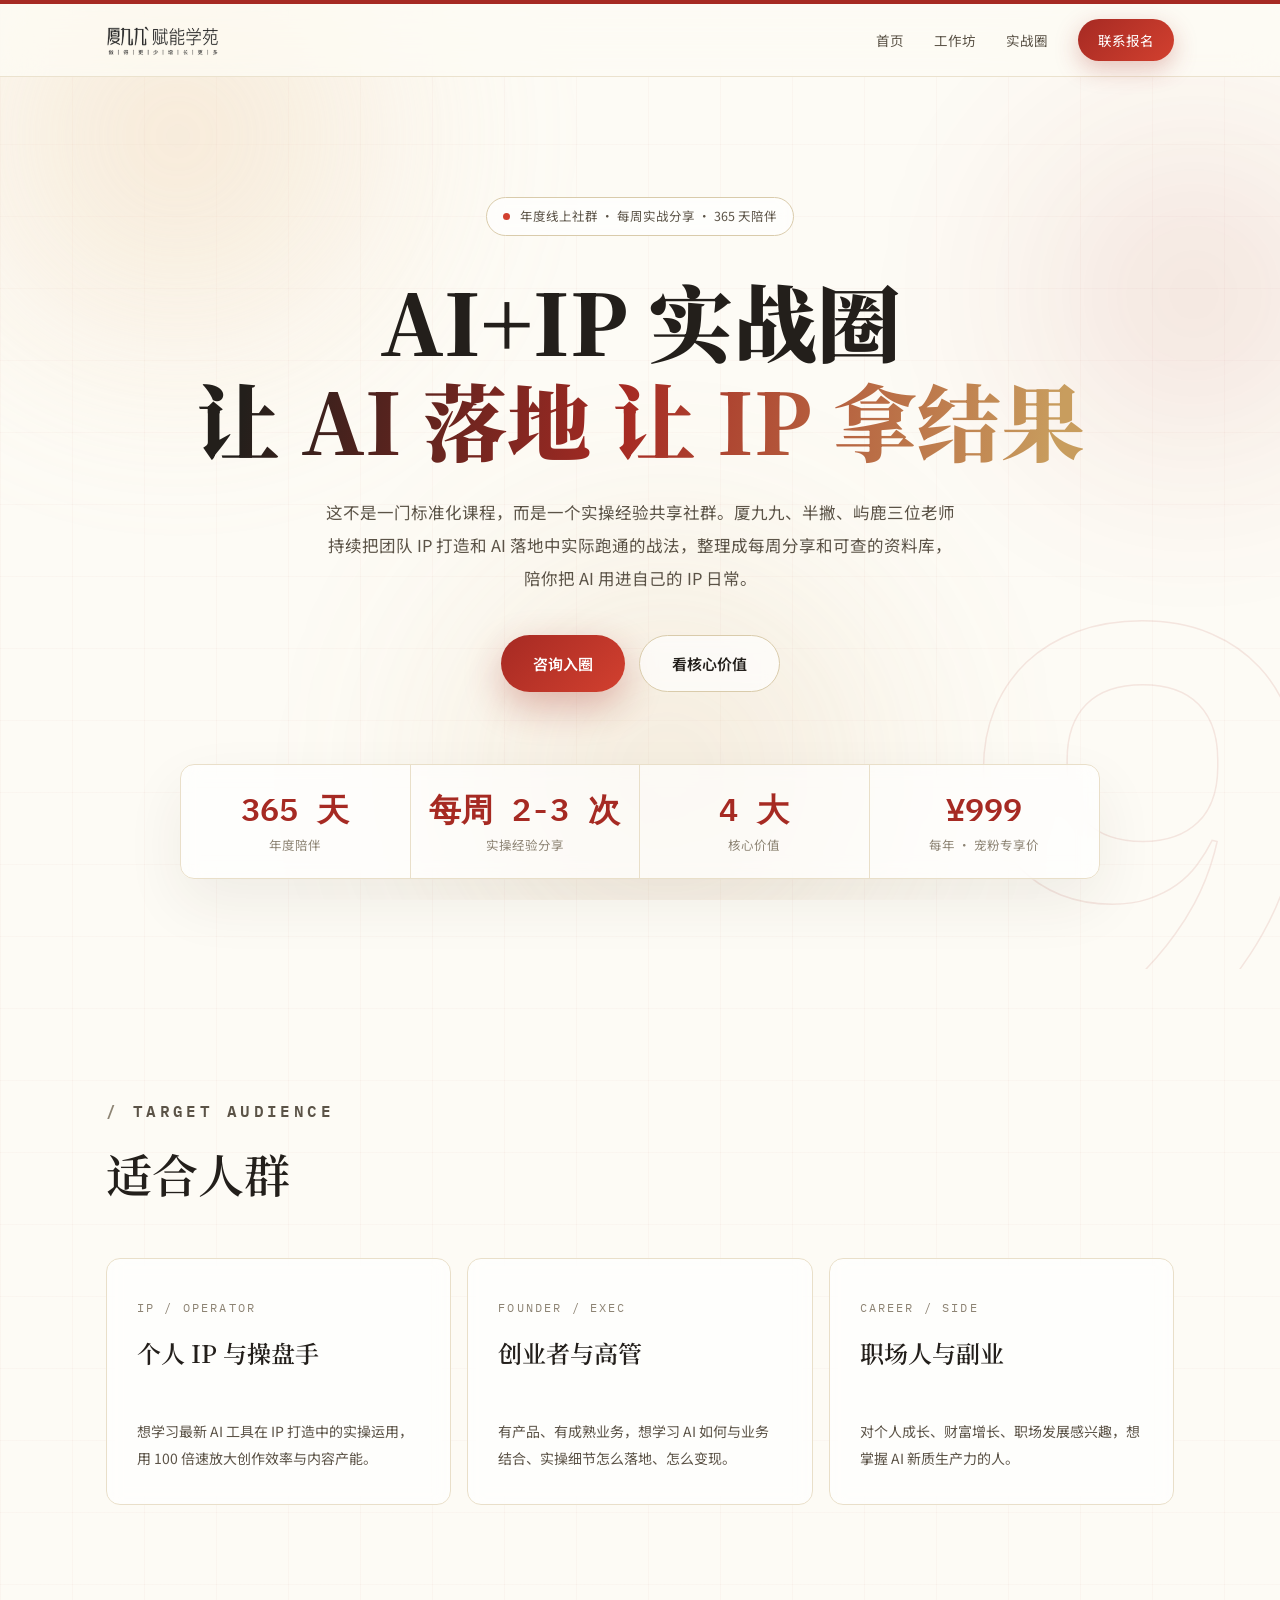
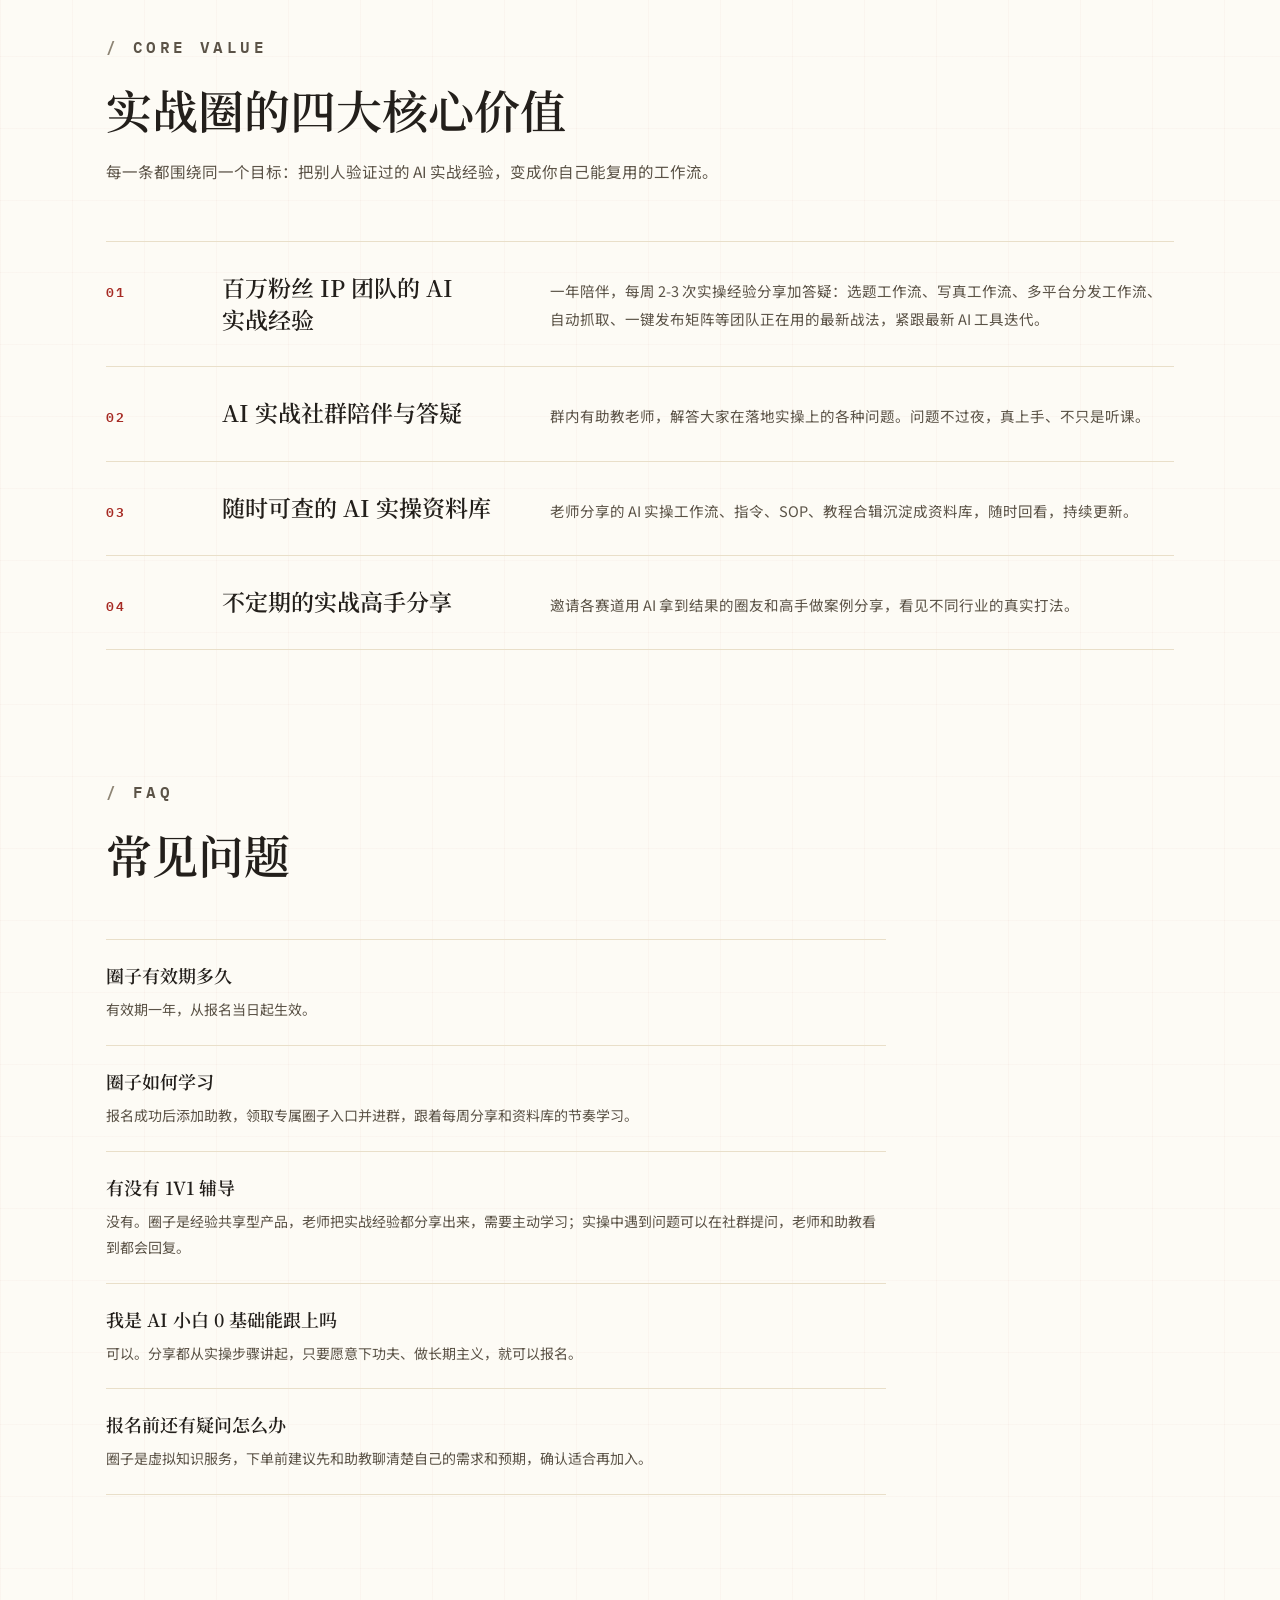
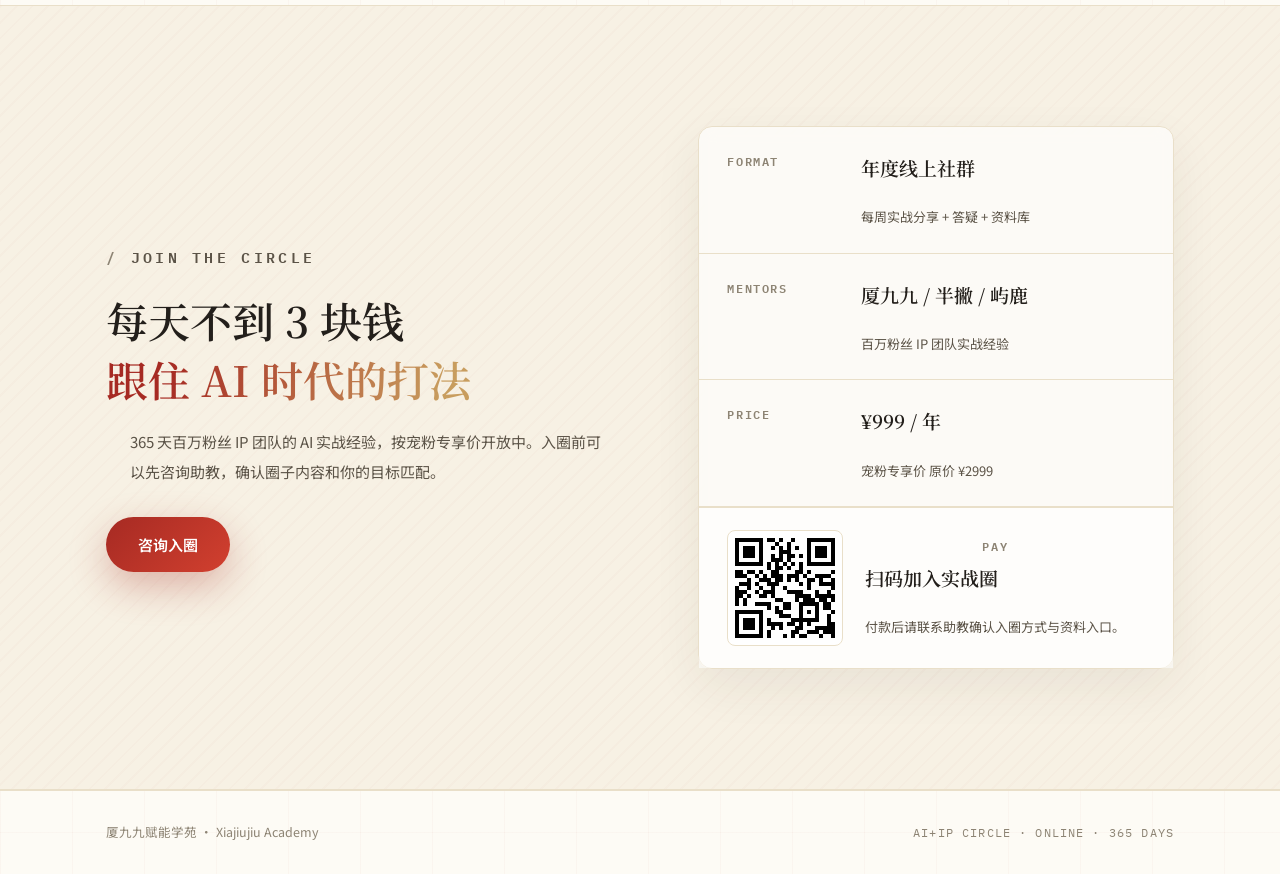
==== commit 184c969b: "Optimize images for mobile loading" ====
--- a/circle.html
+++ b/circle.html
@@ -7,14 +7,14 @@
   <link rel="preconnect" href="https://fonts.googleapis.com" />
   <link rel="preconnect" href="https://fonts.gstatic.com" crossorigin />
   <link href="https://fonts.googleapis.com/css2?family=IBM+Plex+Mono:wght@400;500;600&family=Noto+Sans+SC:wght@300;400;500;600;700&family=Noto+Serif+SC:wght@500;600;700;900&display=swap" rel="stylesheet" />
-  <link rel="stylesheet" href="assets/light.css?v=20260611-qr-mobile" />
+  <link rel="stylesheet" href="assets/light.css?v=20260611-performance" />
 </head>
 <body>
   <div class="aurora" aria-hidden="true"><i></i><i></i><i></i></div>
 
   <nav class="nav">
     <div class="nav-inner">
-      <a class="brand" href="index.html"><img src="assets/logo.png" alt="厦九九赋能学苑" /></a>
+      <a class="brand" href="index.html"><img src="assets/logo.png" alt="厦九九赋能学苑" decoding="async" /></a>
       <div class="nav-links">
         <a href="index.html">首页</a>
         <a href="workshop.html">工作坊</a>
@@ -180,7 +180,7 @@
             </div>
           </div>
           <div class="payment-qr detail-payment">
-            <img src="assets/qr/circle-payment.png" alt="AI+IP 实战圈付款二维码" />
+            <img src="assets/qr/circle-payment.png" alt="AI+IP 实战圈付款二维码" loading="lazy" decoding="async" />
             <div>
               <span class="label">Pay</span>
               <h3>扫码加入实战圈</h3>
--- a/assets/light.css
+++ b/assets/light.css
@@ -914,7 +914,8 @@
 /* ---------- CTA / 页脚 ---------- */
 
 .closing {
-  padding: 110px 0 100px;
+  padding: 96px 0 0;
+  scroll-margin-top: 104px;
   text-align: center;
 }
 
@@ -930,6 +931,107 @@
   color: var(--ink-soft);
   font-size: 15.5px;
   line-height: 2;
+}
+
+.contact-directory {
+  max-width: 980px;
+  margin: 64px auto 0;
+  text-align: left;
+}
+
+.contact-directory-head {
+  display: block;
+  margin-bottom: 18px;
+  text-align: center;
+}
+
+.contact-directory-head h3 {
+  margin-top: 8px;
+  font-size: 28px;
+  line-height: 1.35;
+}
+
+.contact-card-grid {
+  display: grid;
+  grid-template-columns: repeat(3, minmax(0, 1fr));
+  gap: 14px;
+}
+
+.contact-card {
+  display: grid;
+  grid-template-columns: minmax(0, 1fr) 92px;
+  gap: 14px;
+  align-items: center;
+  min-width: 0;
+  padding: 18px;
+  border: 1px solid var(--line);
+  border-radius: 8px;
+  background: rgba(255, 255, 255, 0.62);
+  box-shadow: 0 16px 36px rgba(60, 45, 25, 0.06);
+}
+
+.contact-card.is-teacher {
+  border-color: rgba(166, 42, 35, 0.28);
+  background: rgba(255, 249, 240, 0.82);
+}
+
+.contact-role {
+  color: var(--red);
+  font-family: var(--mono);
+  font-size: 11px;
+  font-weight: 600;
+  letter-spacing: 0.14em;
+  text-transform: uppercase;
+}
+
+.contact-card h4 {
+  margin-top: 5px;
+  margin-bottom: 8px;
+  color: var(--ink);
+  font-family: var(--serif);
+  font-size: 21px;
+  font-weight: 600;
+  line-height: 1.3;
+}
+
+.contact-card p {
+  color: var(--ink-soft);
+  font-size: 13px;
+  line-height: 1.75;
+}
+
+.contact-qr {
+  display: grid;
+  place-items: center;
+  overflow: hidden;
+  width: 92px;
+  height: 92px;
+  padding: 10px;
+  border: 1px dashed var(--line-strong);
+  border-radius: 8px;
+  background:
+    linear-gradient(90deg, rgba(166, 42, 35, 0.06) 1px, transparent 1px),
+    linear-gradient(180deg, rgba(166, 42, 35, 0.06) 1px, transparent 1px),
+    rgba(255, 255, 255, 0.86);
+  background-size: 14px 14px;
+  color: var(--ink-faint);
+  font-size: 12px;
+  font-weight: 600;
+  line-height: 1.35;
+  text-align: center;
+}
+
+.contact-qr img {
+  display: block;
+  width: auto;
+  height: auto;
+  max-width: 100%;
+  max-height: 100%;
+  object-fit: contain;
+}
+
+.closing .footer {
+  margin-top: 72px;
 }
 
 .footer {
@@ -1504,7 +1606,7 @@
 
 /* 收尾 CTA：上下留白平衡，不再贴底 */
 .closing {
-  padding: 72px 0 150px;
+  padding: 72px 0 0;
 }
 
 /* ---------- 手机端文字防溢出 ---------- */
@@ -1709,8 +1811,8 @@
   }
 
   .closing {
-    padding-top: 76px;
-    padding-bottom: 96px;
+    padding-top: 52px;
+    padding-bottom: 0;
   }
 
   .closing h2 {
@@ -1725,6 +1827,56 @@
     margin-top: 16px;
     font-size: 14px;
     line-height: 1.9;
+  }
+
+  .closing .hero-actions {
+    margin-top: 32px;
+  }
+
+  .contact-directory {
+    margin-top: 44px;
+  }
+
+  .contact-directory-head {
+    display: block;
+    margin-bottom: 14px;
+    text-align: center;
+  }
+
+  .contact-directory-head h3 {
+    margin-top: 8px;
+    font-size: 24px;
+  }
+
+  .contact-card-grid {
+    grid-template-columns: repeat(2, minmax(0, 1fr));
+    gap: 12px;
+  }
+
+  .contact-card {
+    display: block;
+    padding: 14px;
+  }
+
+  .contact-card h4 {
+    font-size: 18px;
+  }
+
+  .contact-card p {
+    font-size: 12.5px;
+    line-height: 1.7;
+    overflow-wrap: anywhere;
+  }
+
+  .contact-qr {
+    width: 100%;
+    height: auto;
+    aspect-ratio: 1;
+    margin-top: 12px;
+  }
+
+  .closing .footer {
+    margin-top: 48px;
   }
 
   .product-card,
@@ -1811,3 +1963,9 @@
     align-items: flex-start;
   }
 }
+
+@media (max-width: 370px) {
+  .contact-card-grid {
+    grid-template-columns: 1fr;
+  }
+}
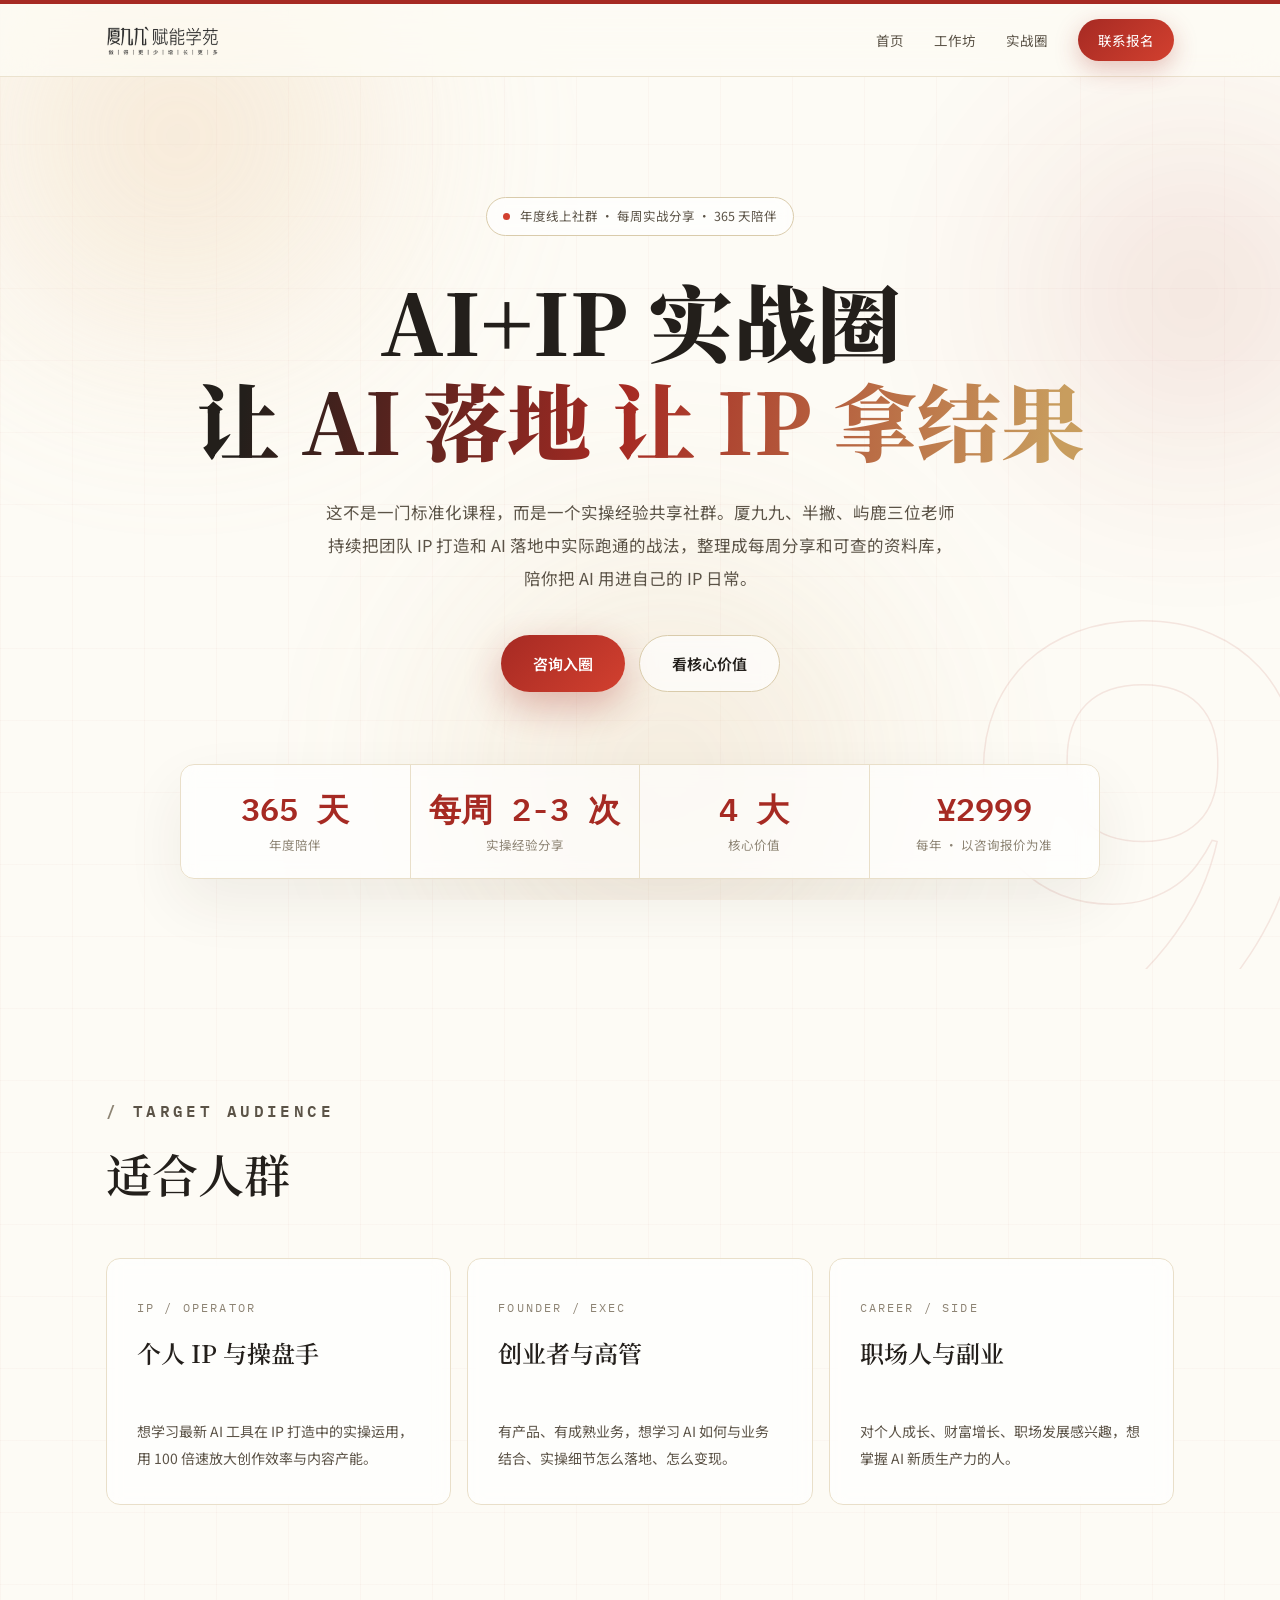
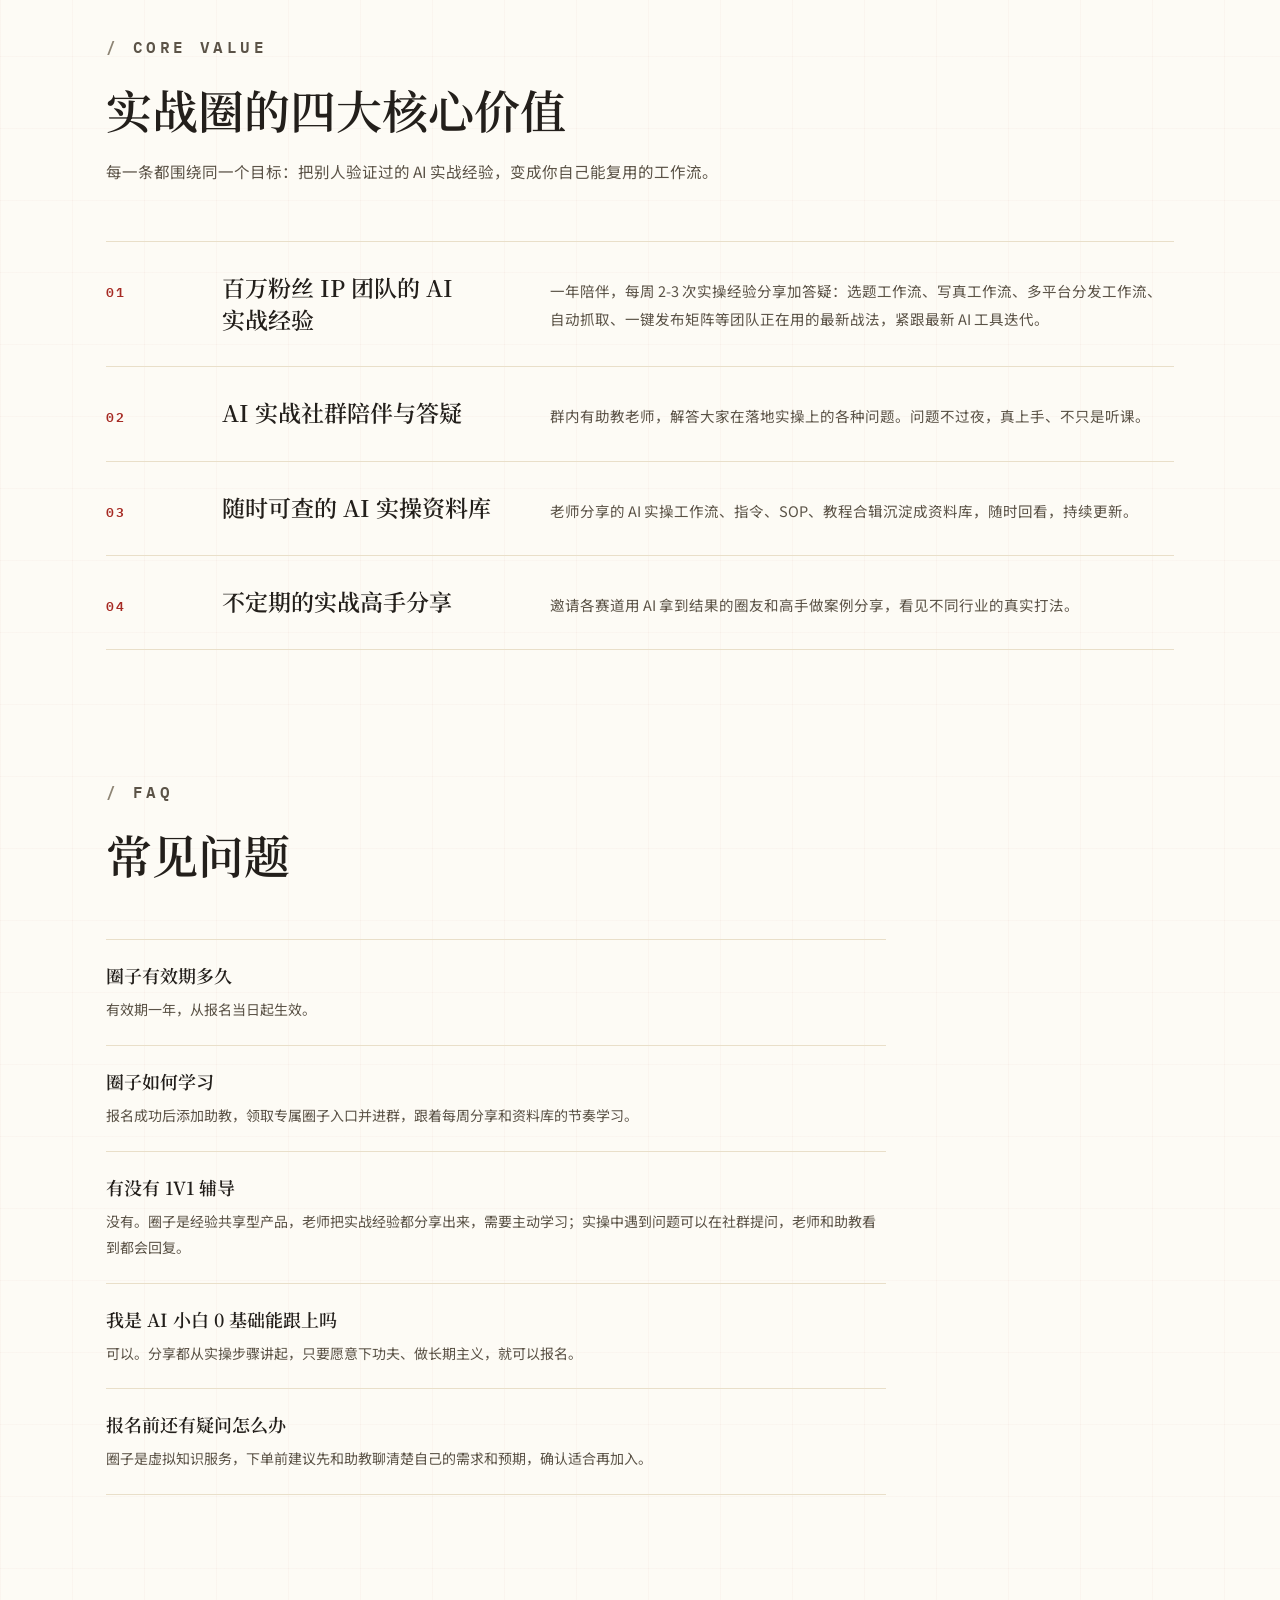
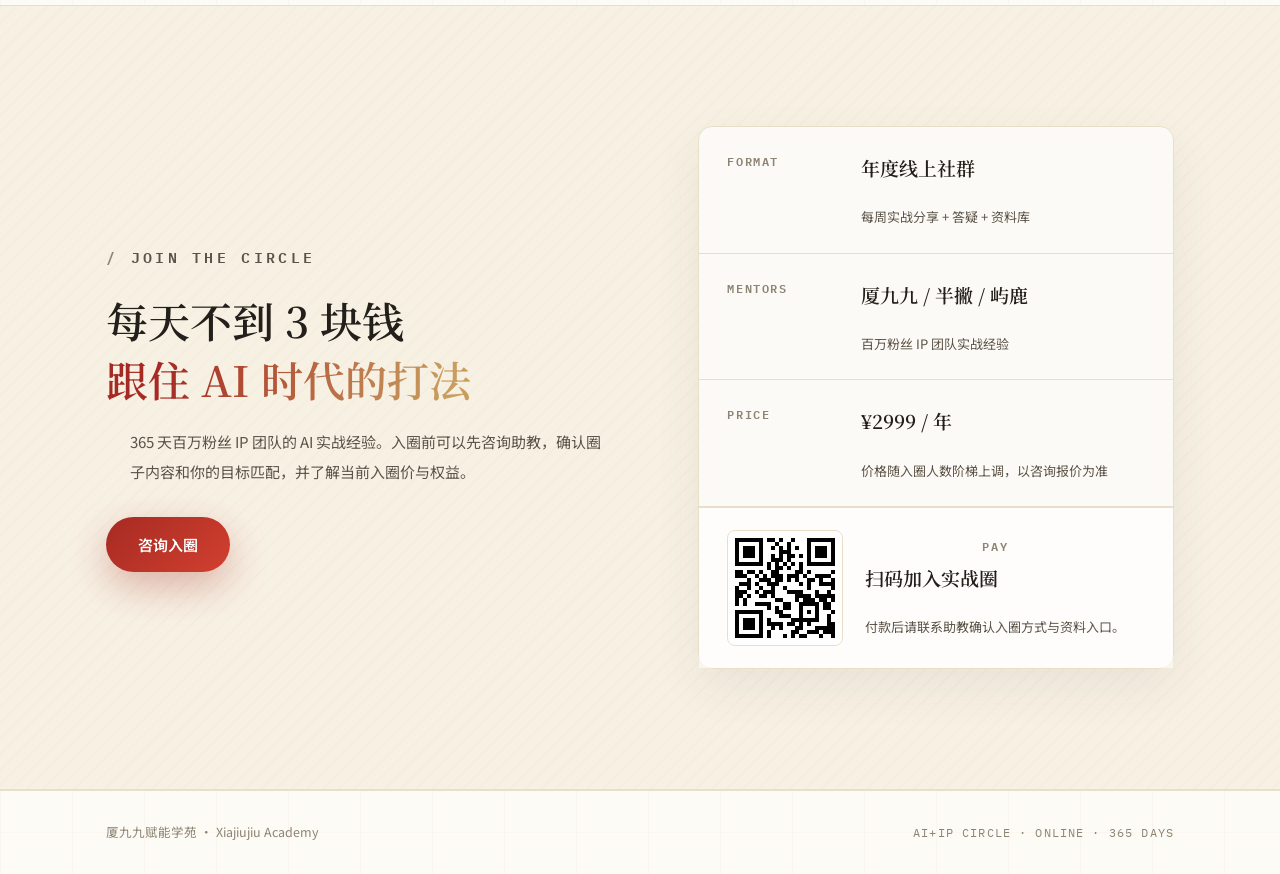
==== commit c7a3d2c1: "Update pricing to list prices, refresh workshop dates, add GEO essentials - Unify public pricing to " ====
--- a/circle.html
+++ b/circle.html
@@ -51,8 +51,8 @@
             <p>核心价值</p>
           </div>
           <div class="hero-stat">
-            <strong data-count="999" data-prefix="¥">¥0</strong>
-            <p>每年 · 宠粉专享价</p>
+            <strong data-count="2999" data-prefix="¥">¥0</strong>
+            <p>每年 · 以咨询报价为准</p>
           </div>
         </div>
       </div>
@@ -152,7 +152,7 @@
         <div>
           <p class="mono-label">Join The Circle</p>
           <h2 style="margin-top: 18px; font-size: 42px; line-height: 1.4;">每天不到 3 块钱<br /><span class="grad">跟住 AI 时代的打法</span></h2>
-          <p style="margin-top: 18px; max-width: 480px; color: var(--ink-soft); font-size: 15px; line-height: 2;">365 天百万粉丝 IP 团队的 AI 实战经验，按宠粉专享价开放中。入圈前可以先咨询助教，确认圈子内容和你的目标匹配。</p>
+          <p style="margin-top: 18px; max-width: 480px; color: var(--ink-soft); font-size: 15px; line-height: 2;">365 天百万粉丝 IP 团队的 AI 实战经验。入圈前可以先咨询助教，确认圈子内容和你的目标匹配，并了解当前入圈价与权益。</p>
           <div class="hero-actions" style="justify-content: flex-start; margin-top: 30px;">
             <a class="button primary" href="index.html#contact">咨询入圈</a>
           </div>
@@ -175,8 +175,8 @@
           <div class="contact-row">
             <span class="label">Price</span>
             <div>
-              <h3>¥999 / 年</h3>
-              <p>宠粉专享价 原价 ¥2999</p>
+              <h3>¥2999 / 年</h3>
+              <p>价格随入圈人数阶梯上调，以咨询报价为准</p>
             </div>
           </div>
           <div class="payment-qr detail-payment">
